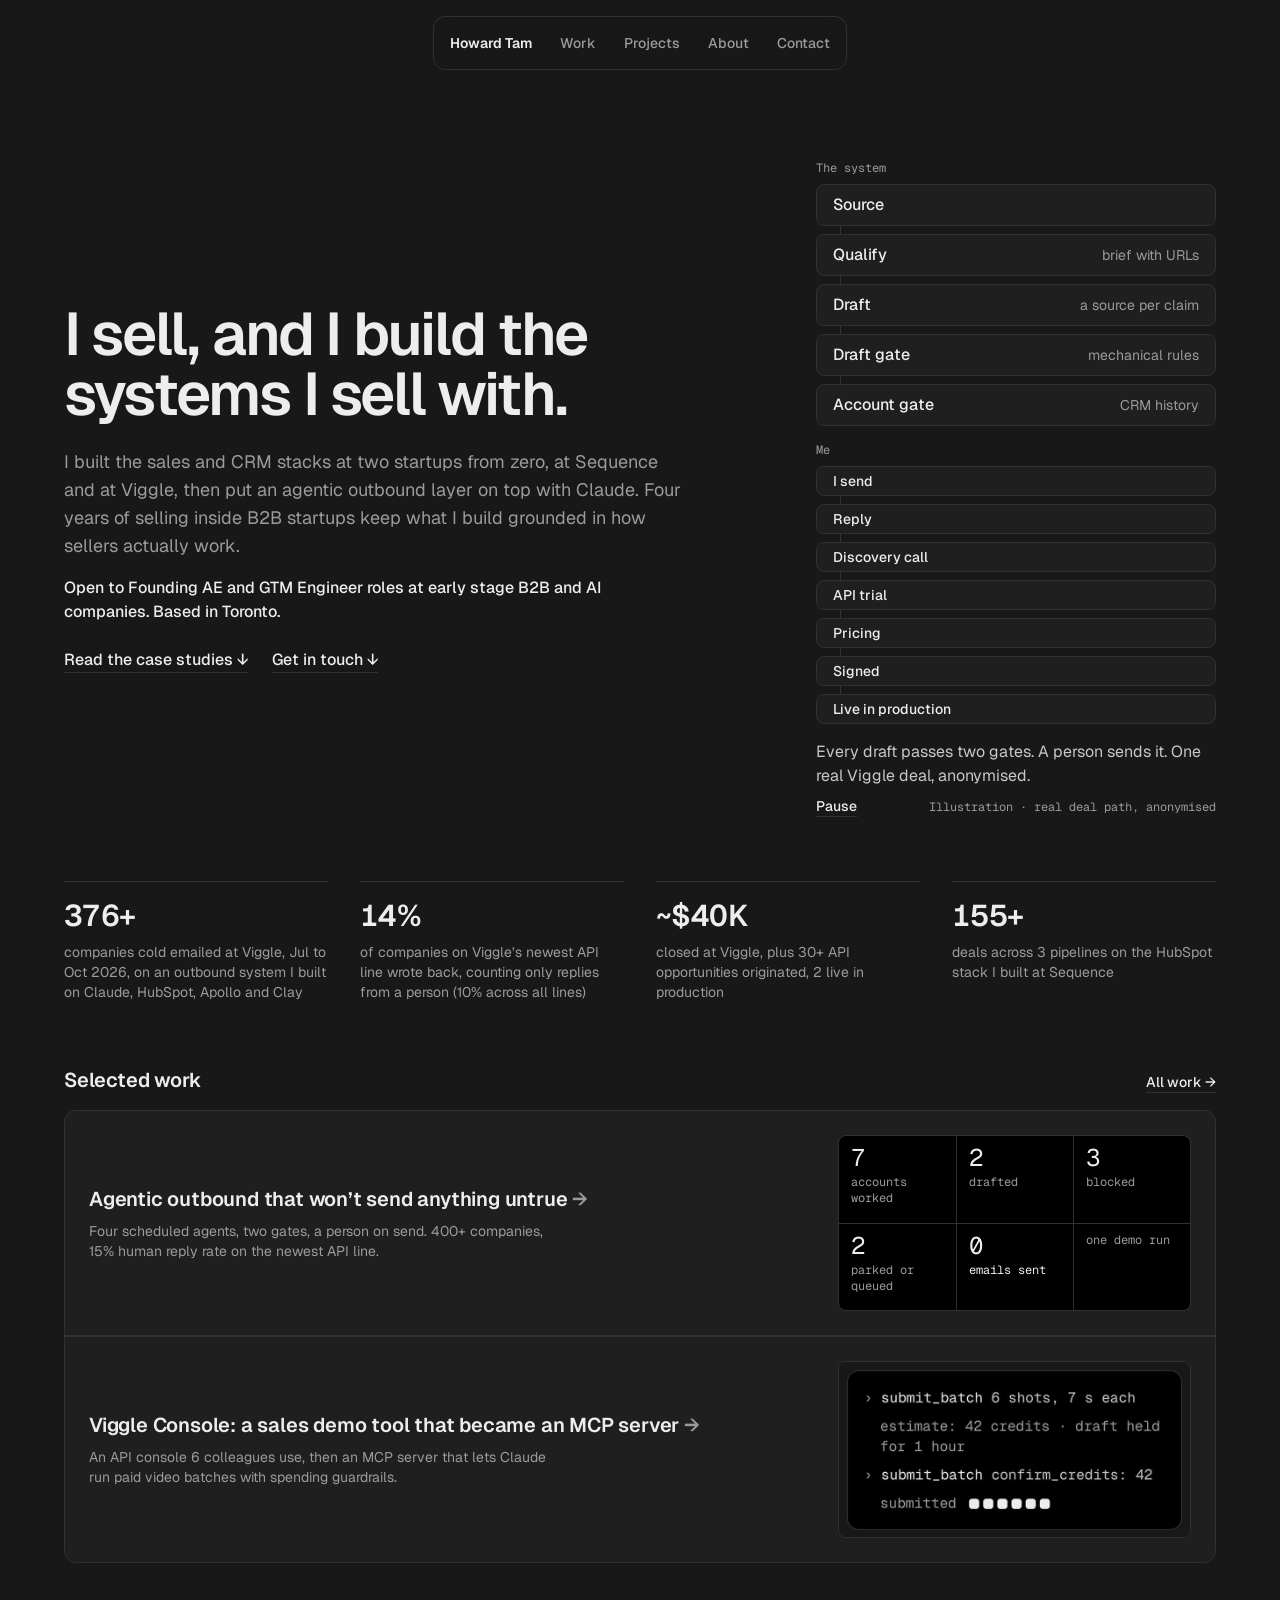
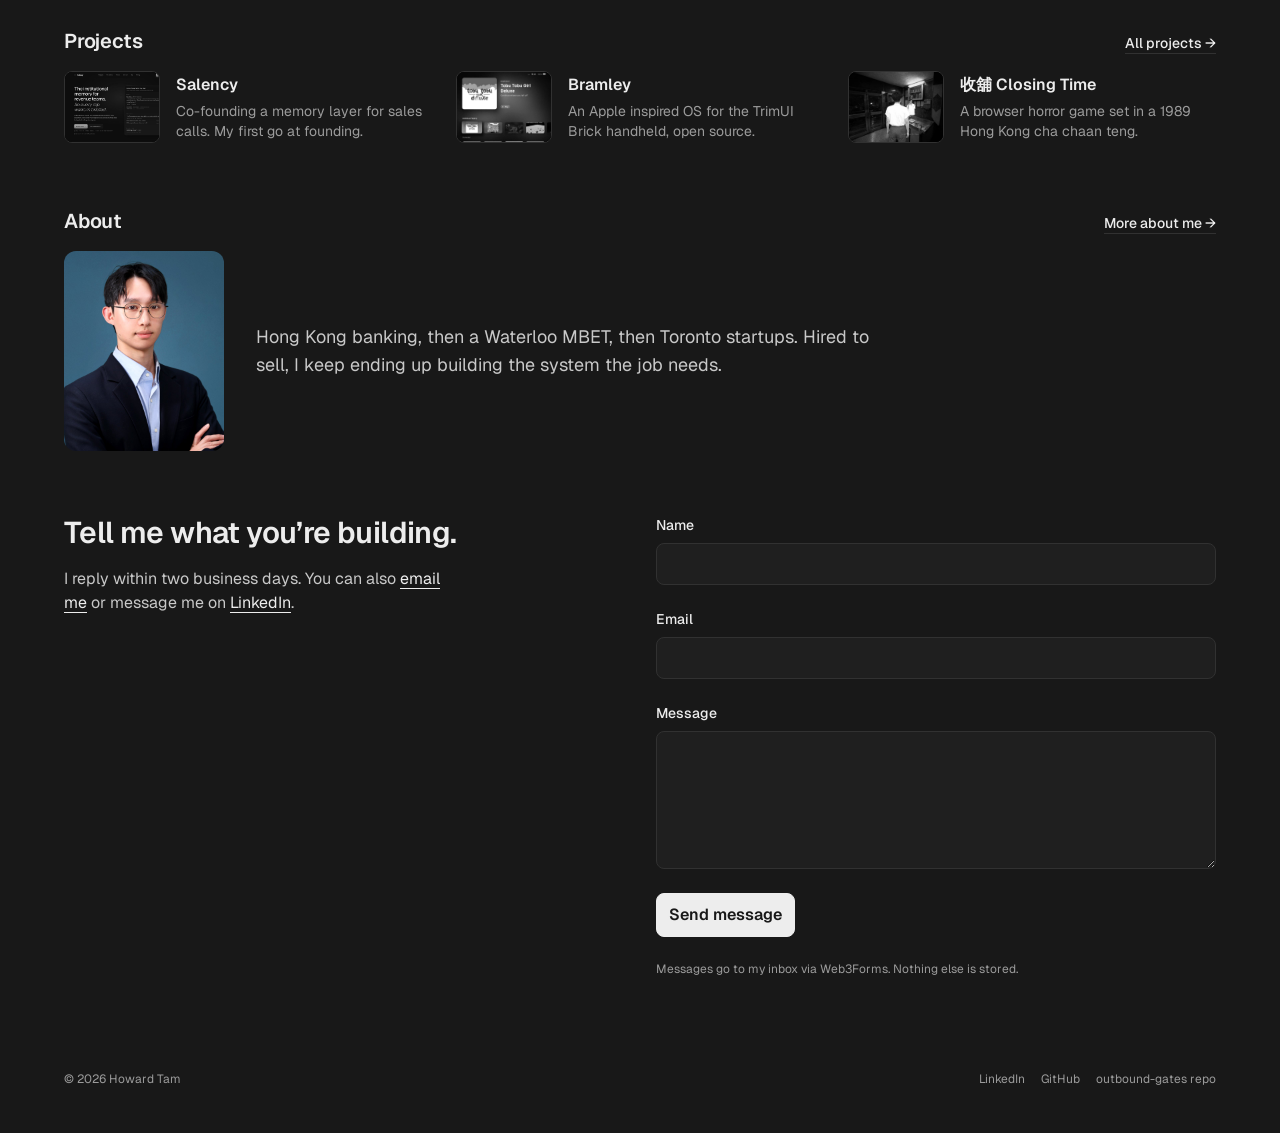
==== index.html @ eb35d615 "feat(home): clearer pitch, a pipeline that closes a real deal, tighter proof, stronger ask Hero - Dr" ====
<!doctype html>
<html lang="en">
<head>
  <meta charset="utf-8">
  <meta name="viewport" content="width=device-width, initial-scale=1">
  <title>Howard Tam · Founding AE and GTM Engineer</title>
  <meta name="description" content="Howard Tam sells and builds the systems he sells with. Built sales and CRM stacks from zero at Sequence and Viggle, then added an agentic outbound layer on Claude.">
  <meta property="og:title" content="Howard Tam · Founding AE and GTM Engineer">
  <meta property="og:description" content="I sell, and I build the systems I sell with.">
  <meta property="og:url" content="https://howardhwt.github.io/">
  <meta property="og:type" content="profile">
  <meta name="twitter:card" content="summary_large_image">
  <meta property="og:image" content="https://howardhwt.github.io/og/home.png">
  <meta property="og:image:width" content="1200">
  <meta property="og:image:height" content="630">
  <link rel="canonical" href="https://howardhwt.github.io/">
  <link rel="icon" href="favicon.svg" type="image/svg+xml">
  <link rel="apple-touch-icon" href="/apple-touch-icon.png">
  <link rel="preconnect" href="https://fonts.googleapis.com">
  <link rel="preconnect" href="https://fonts.gstatic.com" crossorigin>
  <link href="https://fonts.googleapis.com/css2?family=Geist:wght@400;500;600&family=Geist+Mono:wght@400;500&display=swap" rel="stylesheet">
  <!-- Hide scroll reveals only if motion.js actually runs -->
  <script>document.documentElement.classList.add('js');addEventListener('load',()=>{if(!window.siteMotion)document.documentElement.classList.remove('js')});</script>
  <link rel="stylesheet" href="style.css">
  <script type="application/ld+json">
  {"@context":"https://schema.org","@type":"Person","name":"Howard Tam","url":"https://howardhwt.github.io/","jobTitle":"Founding Account Executive","address":{"@type":"PostalAddress","addressLocality":"Toronto","addressCountry":"CA"},"alumniOf":[{"@type":"CollegeOrUniversity","name":"University of Waterloo"},{"@type":"CollegeOrUniversity","name":"Lancaster University"}],"sameAs":["https://www.linkedin.com/in/howardhwt","https://github.com/howardhwt"]}
  </script>
</head>
<body>
  <a class="skip" href="#main">Skip to content</a>
  <nav class="nav" aria-label="Main"><a class="brand" href="/" aria-label="Howard Tam, home"><span class="long">Howard Tam</span><span class="short">HT</span></a><a href="/work/">Work</a><a href="/projects/">Projects</a><a href="/about/">About</a><a href="/#contact-h">Contact</a></nav>
  <main id="main" class="wrap">
    <div class="hero-row">
      <header class="intro hero scrub">
        <h1>I sell, and I build the systems I sell with.</h1>
        <p class="lede">
          I built the sales and CRM stacks at two startups from zero, at Sequence and at Viggle,
          then put an agentic outbound layer on top with Claude. Four years of selling inside
          B2B startups keep what I build grounded in how sellers actually work.
        </p>
        <p class="avail">Open to Founding AE and GTM Engineer roles at early stage B2B and AI companies. Based in Toronto.</p>
        <p class="acts"><a class="jump" href="#work-h">Read the case studies ↓</a><a class="jump" href="#contact-h">Get in touch ↓</a></p>
      </header>
      <figure class="hero-flow" aria-label="The outbound system, then one real deal: source, qualify, draft, draft gate and account gate; then I send, reply, discovery call, API trial, pricing, signed, live in production">
        <p class="zone">The system</p>
        <ol class="flow sys">
          <li>Source</li>
          <li>Qualify<span>brief with URLs</span></li>
          <li>Draft<span>a source per claim</span></li>
          <li>Draft gate<span>mechanical rules</span></li>
          <li>Account gate<span>CRM history</span></li>
        </ol>
        <p class="zone">Me</p>
        <ol class="flow mine">
          <li class="human">I send</li>
          <li>Reply</li>
          <li>Discovery call</li>
          <li>API trial</li>
          <li>Pricing</li>
          <li>Signed</li>
          <li class="end">Live in production</li>
        </ol>
        <figcaption class="hero-cap" data-rest="Every draft passes two gates. A person sends it. One real Viggle deal, anonymised.">Every draft passes two gates. A person sends it. One real Viggle deal, anonymised.</figcaption>
        <div class="flow-foot"><span class="flow-note">Illustration · real deal path, anonymised</span></div>
      </figure>
    </div>

    <section class="facts reveal" aria-label="Selected results">
      <dl>
        <div><dt>400+</dt><dd>companies cold emailed at Viggle, Jul to Oct 2026, on an outbound system I built on Claude, HubSpot, Apollo and Clay</dd></div>
        <div><dt>15%</dt><dd>of companies on Viggle’s newest API line wrote back, counting only replies from a person (10% across all lines)</dd></div>
        <div><dt>~$47K</dt><dd>closed at Viggle, plus 30+ API opportunities originated, 2 live in production</dd></div>
        <div><dt>200+</dt><dd>deals across 3 pipelines on the HubSpot stack I built at Sequence</dd></div>
      </dl>
    </section>

    <section class="work reveal" aria-labelledby="work-h">
      <div class="sec-head"><h2 id="work-h">Selected work</h2><a class="more" href="/work/">All work →</a></div>
      <ul>
        <li><a href="/work/agentic-outbound/"><span class="txt"><span class="t">Agentic outbound that won’t send anything untrue</span><span class="d">Four scheduled agents, two gates, a person on send. 400+ companies, 15% human reply rate on the newest API line.</span></span><span class="thumb tally" role="img" aria-label="The outbound-gates demo run: 7 accounts worked, 2 drafted, 3 blocked, 2 parked or queued, 0 emails sent"><span><b>7</b>accounts worked</span><span><b>2</b>drafted</span><span><b>3</b>blocked</span><span><b>2</b>parked or queued</span><span class="key"><b>0</b>emails sent</span><span>one demo run</span></span></a></li>
        <li><a href="/work/viggle-console/"><span class="txt"><span class="t">Viggle Console: a sales demo tool that became an MCP server</span><span class="d">An API console 6 colleagues use, then an MCP server that lets Claude run paid video batches with spending guardrails.</span></span><span class="thumb"><img src="/img/work-console.jpg" alt="Illustration of the MCP batch flow: priced at 42 credits, confirmed, six shots submitted" width="800" height="400" loading="lazy"></span></a></li>
      </ul>
    </section>

    <section class="reveal" aria-labelledby="proj-h">
      <div class="sec-head"><h2 id="proj-h">Projects</h2><a class="more" href="/projects/">All projects →</a></div>
      <div class="tiles">
        <a class="tile" href="/projects/#salency"><span class="media"><img src="/img/salency.jpg" alt="The salency.ai home page" width="1440" height="900" loading="lazy"></span><span class="t">Salency</span><span class="d">Co-founding a memory layer for sales calls. My first go at founding.</span></a>
        <a class="tile" href="/projects/#bramley"><span class="media"><video src="/media/bramley.mp4" poster="/img/bramley-poster.jpg" muted loop playsinline preload="none" aria-label="Bramley home screen"></video></span><span class="t">Bramley</span><span class="d">An Apple inspired OS for the TrimUI Brick handheld, open source.</span></a>
        <a class="tile" href="/projects/#closing-time"><span class="media"><video src="/media/closing-time.mp4" poster="/img/closing-time-poster.jpg" muted loop playsinline preload="none" aria-label="收舖 Closing Time gameplay"></video></span><span class="t">收舖 Closing Time</span><span class="d">A browser horror game set in a 1989 Hong Kong cha chaan teng.</span></a>
      </div>
    </section>

    <section class="reveal" aria-labelledby="me-h">
      <div class="sec-head"><h2 id="me-h">About</h2><a class="more" href="/about/">More about me →</a></div>
      <div class="me">
        <img src="/img/howard.jpg" alt="Howard Tam, portrait" width="240" height="300" loading="lazy">
        <div>
          <p>Hong Kong banking, then a Waterloo MBET, then Toronto startups. Hired to sell, I keep ending up building the system the job needs.</p>
        </div>
      </div>
    </section>

    <section class="contact reveal" aria-labelledby="contact-h">
      <h2 id="contact-h">Tell me what you’re building.</h2>
      <p class="contact-note">I reply within two business days. You can also <a id="mail" data-u="wh.mat.drawoh" data-d="moc.liamg">email me</a> or message me on <a href="https://www.linkedin.com/in/howardhwt">LinkedIn</a>.</p>
      <form id="contact" action="https://api.web3forms.com/submit" method="POST" novalidate>
        <input type="hidden" name="access_key" value="160a0a28-0e5e-43ad-8369-a830430b0156">
        <input type="hidden" name="subject" value="New message from howardhwt.github.io">
        <input type="checkbox" name="botcheck" class="trap" tabindex="-1" autocomplete="off" aria-hidden="true">
        <div class="field">
          <label for="f-name">Name</label>
          <input id="f-name" name="name" type="text" autocomplete="name" required aria-describedby="e-name">
          <p class="err" id="e-name"></p>
        </div>
        <div class="field">
          <label for="f-email">Email</label>
          <input id="f-email" name="email" type="email" autocomplete="email" required aria-describedby="e-email">
          <p class="err" id="e-email"></p>
        </div>
        <div class="field">
          <label for="f-msg">Message</label>
          <textarea id="f-msg" name="message" rows="5" required aria-describedby="e-msg"></textarea>
          <p class="err" id="e-msg"></p>
        </div>
        <button type="submit">Send message</button>
        <p class="status" id="f-status" role="status" aria-live="polite"></p>
        <p class="fine">Messages go to my inbox via Web3Forms. Nothing else is stored.</p>
      </form>
    </section>
  </main>
  <footer class="wrap foot">
    <span>© 2026 Howard Tam</span>
    <nav aria-label="Elsewhere"><a href="https://www.linkedin.com/in/howardhwt">LinkedIn</a><a href="https://github.com/howardhwt">GitHub</a><a href="https://github.com/howardhwt/outbound-gates">outbound-gates repo</a></nav>
  </footer>
  <script>
    const m = document.getElementById('mail');
    const rev = (v) => v.split('').reverse().join('');
    m.href = 'mailto:' + rev(m.dataset.u) + '@' + rev(m.dataset.d);
    const f = document.getElementById('contact');
    const status = document.getElementById('f-status');
    const checks = [
      ['f-name', 'e-name', (v) => v.trim() ? '' : 'Add your name.'],
      ['f-email', 'e-email', (v) => /^[^\s@]+@[^\s@]+\.[^\s@]+$/.test(v.trim()) ? '' : 'Add a valid email so I can reply.'],
      ['f-msg', 'e-msg', (v) => v.trim() ? '' : 'Write a short message.'],
    ];
    const check = ([id, eid, test]) => {
      const el = document.getElementById(id); const msg = test(el.value);
      document.getElementById(eid).textContent = msg;
      el.setAttribute('aria-invalid', msg ? 'true' : 'false');
      return msg ? el : null;
    };
    // Once a field has been flagged, re-check it as the visitor fixes it.
    checks.forEach((c) => document.getElementById(c[0]).addEventListener('input', (ev) => {
      if (ev.target.getAttribute('aria-invalid') === 'true') check(c);
    }));
    f.addEventListener('submit', async (ev) => {
      ev.preventDefault();
      const bad = checks.map(check).filter(Boolean);
      if (bad.length) { bad[0].focus(); return; }
      const btn = f.querySelector('button');
      btn.disabled = true; btn.textContent = 'Sending…'; status.textContent = '';
      try {
        const res = await fetch('https://api.web3forms.com/submit', {
          method: 'POST',
          headers: { Accept: 'application/json' },
          body: new FormData(f),
          signal: AbortSignal.timeout(15000),
        });
        const data = await res.json();
        if (!data.success) throw new Error(data.message);
        f.reset();
        status.textContent = 'Message sent. I’ll reply within two business days.';
      } catch {
        status.textContent = 'Message didn’t send. Try again, or reach me on LinkedIn.';
      } finally {
        btn.disabled = false; btn.textContent = 'Send message';
      }
    });
  </script>
  <script src="/motion.js" defer></script>
  <script data-goatcounter="https://howardhwt.goatcounter.com/count" async src="//gc.zgo.at/count.js"></script>
</body>
</html>
---- style.css ----
/* ---------- Tokens ---------- */
:root {
  --bg: #181818;
  --surface: #1F1F1F;
  --surface-2: #272727;
  --line: #313131;
  --text: #EDEDED;
  --text-2: #C8C8C8;
  --muted: #9B9B9B;
  --white: #FFFFFF;
  --black: #000000;
  --ease: cubic-bezier(0.22, 1, 0.36, 1);
  --e: cubic-bezier(0.16, 1, 0.3, 1);
  --e2: cubic-bezier(0.33, 1, 0.68, 1);
  --mono: "Geist Mono", ui-monospace, monospace;
  /* Reading measure: Geist sets ~1.4 characters per ch, so 52ch is ~72 characters a line. */
  --measure: 52ch;
}

/* ---------- Base ---------- */
* { box-sizing: border-box; margin: 0; padding: 0; }
html { scroll-behavior: smooth; color-scheme: dark; }
body {
  background: var(--bg);
  color: var(--text);
  font-family: "Geist", system-ui, sans-serif;
  font-size: 16px;
  line-height: 24px;
  -webkit-font-smoothing: antialiased;
}
::selection { background: var(--text); color: var(--bg); }
input, textarea { caret-color: var(--text); }
a:focus-visible { outline: 2px solid var(--white); outline-offset: 2px; }

.wrap { max-width: 1200px; margin: 0 auto; padding: 0 24px; }
main.wrap {
  min-height: 100dvh;
  padding-top: 128px;
  padding-bottom: 80px;
  display: grid;
  gap: 64px;
  align-content: start;
}
.case { gap: 48px; }
#contact-h, #work-h, .proj article { scroll-margin-top: 96px; }

.skip {
  position: absolute;
  left: 16px;
  top: -48px;
  padding: 8px 12px;
  background: var(--text);
  color: var(--bg);
  border-radius: 8px;
  z-index: 10;
}
.skip:focus { top: 16px; }

.foot { display: flex; flex-wrap: wrap; justify-content: space-between; align-items: center; gap: 0 16px; padding-bottom: 32px; font-size: 12px; line-height: 16px; color: var(--muted); }
.foot nav { display: flex; gap: 16px; }
.foot nav a { display: inline-flex; align-items: center; min-height: 44px; color: var(--muted); text-decoration: none; transition: color 300ms var(--ease); }
.foot nav a:hover { color: var(--text); }
.fine { font-size: 12px; line-height: 16px; color: var(--muted); }

/* ---------- Type ---------- */
.eyebrow {
  font-family: var(--mono);
  font-size: 14px;
  line-height: 20px;
  letter-spacing: 0.02em;
  color: var(--muted);
  margin-bottom: 24px;
}
h1 {
  max-width: 680px;
  font-size: 48px;
  line-height: 1;
  font-weight: 600;
  letter-spacing: -0.03em;
  text-wrap: balance;
  color: var(--text);
}
.case h1 { max-width: 800px; }
h2 {
  font-size: 20px;
  line-height: 28px;
  font-weight: 600;
  letter-spacing: -0.01em;
  color: var(--text);
  margin-bottom: 16px;
}
.lede {
  max-width: var(--measure);
  margin-top: 24px;
  font-size: 18px;
  line-height: 28px;
  color: var(--muted);
  text-wrap: pretty;
}
.avail { max-width: var(--measure); margin-top: 16px; font-weight: 500; color: var(--text); text-wrap: pretty; }
.acts { display: flex; flex-wrap: wrap; gap: 8px 24px; margin-top: 24px; }
.acts .jump { margin-top: 0; }
.when { font-family: var(--mono); font-size: 14px; color: var(--muted); font-variant-numeric: tabular-nums; }

/* ---------- Navigation ---------- */
.nav {
  position: fixed;
  top: 16px;
  left: 0;
  right: 0;
  margin: 0 auto;
  width: fit-content;
  max-width: calc(100% - 16px);
  z-index: 20;
  display: flex;
  align-items: center;
  gap: 4px;
  padding: 4px;
  border: 1px solid var(--line);
  border-radius: 12px;
  background: color-mix(in srgb, var(--bg) 88%, transparent);
  backdrop-filter: blur(16px) saturate(1.4);
  -webkit-backdrop-filter: blur(16px) saturate(1.4);
  animation: appear 0.8s var(--e) both;
}
.nav a {
  display: inline-flex;
  align-items: center;
  min-height: 44px;
  font-size: 14px;
  line-height: 20px;
  font-weight: 500;
  color: var(--muted);
  text-decoration: none;
  padding: 8px 12px;
  border-radius: 8px;
  transition: color 300ms var(--ease), background-color 300ms var(--ease);
}
.nav a:hover { color: var(--text); }
.nav a[aria-current] { color: var(--text); background: var(--surface-2); }
.nav .brand { color: var(--text); font-weight: 600; }
.nav .brand .short { display: none; }

.back a { font-family: var(--mono); font-size: 14px; line-height: 20px; color: var(--muted); text-decoration: none; }
.back a::before { content: "← "; }
.back a:hover { color: var(--text); }

/* ---------- Links and buttons ---------- */
.links { display: flex; flex-wrap: wrap; gap: 12px; align-items: center; }
.links a {
  display: inline-flex;
  align-items: center;
  min-height: 44px;
  color: var(--text);
  text-decoration: none;
  font-size: 16px;
  font-weight: 600;
  padding: 8px 12px;
  border-radius: 8px;
  border: 1px solid var(--line);
  transition: background-color 300ms var(--ease), border-color 300ms var(--ease), transform 500ms var(--ease);
}
.links a:hover { background: var(--surface); border-color: var(--muted); }
.links a:active { transform: scale(0.98); }
.links a.primary { background: var(--text); color: var(--bg); border-color: var(--text); }
.links a.primary:hover { background: var(--white); }

.jump {
  display: inline-block;
  margin-top: 24px;
  font-size: 16px;
  line-height: 24px;
  font-weight: 500;
  color: var(--text);
  text-decoration: none;
  border-bottom: 1px solid var(--line);
  transition: border-color 300ms var(--ease);
}
.jump:hover { border-color: var(--text); }
.jump:focus-visible { outline: 2px solid var(--white); outline-offset: 4px; }

.sec-head { display: flex; justify-content: space-between; align-items: baseline; gap: 16px; margin-bottom: 16px; }
.sec-head h2 { margin-bottom: 0; }
.more { font-size: 14px; line-height: 20px; font-weight: 500; color: var(--text); text-decoration: none; border-bottom: 1px solid var(--line); transition: border-color 300ms var(--ease); }
.more:hover { border-color: var(--text); }

/* Text links keep their look but get a 44px tall hit area */
.more, .jump, .back a { position: relative; }
.more::after, .jump::after, .back a::after { content: ""; position: absolute; left: -8px; right: -8px; top: 50%; height: 44px; transform: translateY(-50%); }

/* ---------- Home: hero with live pipeline ---------- */
.hero-row { display: grid; gap: 40px; align-items: center; }
.hero-flow { animation: appear 0.8s var(--e) 240ms both, fade 0.6s var(--e2) 240ms both; }
.hero-flow { max-width: 420px; }
.hero-flow .flow { margin: 0; flex-direction: column; flex-wrap: nowrap; }
.hero-flow .flow li { display: flex; justify-content: space-between; align-items: baseline; gap: 12px; padding: 8px 16px; font-size: 16px; line-height: 24px; }
.hero-flow .flow li span { font-size: 14px; line-height: 20px; }
/* Two labelled zones: what the system does, then what I do with the deal. */
.hero-flow .zone { margin: 0 0 8px; font-family: var(--mono); font-size: 12px; line-height: 16px; color: var(--muted); }
.hero-flow .flow + .zone { margin-top: 16px; }
/* The deal steps are compact rows so the whole path stays about hero height. */
.hero-flow .mine li { padding: 4px 16px; font-size: 14px; line-height: 20px; }
.hero-flow .flow li.human:not(.lit) { border-color: var(--line); }
.hero-flow .flow li.end.lit { background: var(--text); color: var(--bg); border-color: var(--text); }
/* Connectors: the pipeline reads as one path, and each link lights as a draft passes it. */
.hero-flow .flow li + li::before { content: ""; position: absolute; left: 23px; top: -9px; width: 1px; height: 8px; background: var(--line); transition: background-color 300ms var(--ease); }
.hero-flow .flow li.lit::before { background: var(--text-2); }
/* While a draft runs, steps it has not reached step back so the lit path reads at a glance. */
.hero-flow.live .flow li:not(.lit) { color: var(--muted); }
.hero-flow .flow li.lit { border-color: var(--text-2); }
/* The stop and the hand-off are marked on the draft, in a tag; the gate itself stays intact. */
.hero-flow .flow li.blocked { border-color: var(--text); background: var(--bg); }
.hero-flow .flow li.blocked span { visibility: hidden; }
.hero-flow .flow li.blocked::after, .hero-flow .flow li.ready::after {
  content: "draft stopped";
  position: absolute;
  right: 8px;
  top: 50%;
  transform: translateY(-50%);
  padding: 2px 6px;
  border-radius: 3px;
  font-family: var(--mono);
  font-size: 12px;
  line-height: 16px;
  font-weight: 400;
  background: var(--text);
  color: var(--bg);
}
.hero-flow .flow li.ready::after { content: "draft ready"; background: var(--bg); color: var(--text); }
.flow-foot { display: flex; justify-content: space-between; align-items: center; gap: 16px; margin-top: 8px; }
.flow-note { font-family: var(--mono); font-size: 12px; line-height: 16px; color: var(--muted); }
.flow-ctl {
  position: relative;
  padding: 0;
  font: inherit;
  font-size: 14px;
  line-height: 20px;
  font-weight: 500;
  color: var(--text);
  background: none;
  border: 0;
  border-bottom: 1px solid var(--line);
  cursor: pointer;
  transition: border-color 300ms var(--ease);
}
.flow-ctl:hover { border-color: var(--text); }
.flow-ctl:focus-visible { outline: 2px solid var(--white); outline-offset: 4px; }
.flow-ctl::after { content: ""; position: absolute; left: -8px; right: -8px; top: 50%; height: 44px; transform: translateY(-50%); }
.hero-cap {
  margin-top: 16px;
  min-height: 48px;
  font-size: 16px;
  line-height: 24px;
  color: var(--text-2);
  text-wrap: pretty;
  transition: opacity 300ms var(--ease);
}
.hero-cap.swap { opacity: 0; }

/* ---------- Home: figures ---------- */
.facts dl {
  display: grid;
  grid-template-columns: repeat(2, minmax(0, 1fr));
  gap: 24px 32px;
}
.facts dl > div { padding: 16px 0 0; border-top: 1px solid var(--line); }
.facts dt { font-size: 30px; line-height: 36px; font-weight: 600; letter-spacing: -0.02em; font-variant-numeric: tabular-nums; }
.facts dd { margin-top: 8px; font-size: 14px; line-height: 20px; color: var(--muted); }

/* ---------- Work cards ---------- */
.work ul { list-style: none; display: grid; gap: 2px; background: var(--line); border: 1px solid var(--line); border-radius: 12px; overflow: hidden; }
.work li > a {
  display: grid;
  gap: 8px;
  padding: 24px;
  background: var(--surface);
  color: var(--text);
  text-decoration: none;
  transition: background-color 300ms var(--ease);
}
.work li > a:hover { background: var(--surface-2); }
.work li > a .txt { display: grid; gap: 8px; align-content: center; }
.work .t { font-size: 20px; line-height: 28px; font-weight: 600; letter-spacing: -0.01em; }
.work .t::after { content: " →"; color: var(--muted); }
.work .d { max-width: var(--measure); font-size: 14px; line-height: 20px; color: var(--muted); }
.work .thumb { display: block; aspect-ratio: 2 / 1; border-radius: 8px; overflow: hidden; border: 1px solid var(--line); background: var(--bg); }
.work .thumb img { width: 100%; height: 100%; object-fit: cover; object-position: top center; display: block; transition: transform 500ms var(--ease); }
.work li > a:hover .thumb img { transform: scale(1.03); }
/* Outbound thumbnail: the demo run's real tally, set in type so it stays legible at thumbnail size. */
.work .tally { display: grid; grid-template-columns: repeat(3, minmax(0, 1fr)); grid-template-rows: repeat(2, minmax(0, 1fr)); gap: 1px; background: var(--line); font-family: var(--mono); }
.work .tally > span { display: flex; flex-direction: column; justify-content: flex-start; gap: 2px; padding: 8px 12px; background: var(--black); font-size: 12px; line-height: 16px; color: var(--muted); }
.work .tally b { font-size: 24px; line-height: 28px; font-weight: 400; color: var(--text); font-variant-numeric: tabular-nums; }
.work .tally .key { color: var(--text); }

/* ---------- Home: project tiles and about teaser ---------- */
/* Supporting work: compact rows on phones, three equal columns from 768px.
   Thumbnails stay grey until hovered so side projects never outshout the case studies. */
.tiles { display: grid; gap: 16px; }
.tile { display: grid; grid-template-columns: 112px minmax(0, 1fr); column-gap: 16px; row-gap: 4px; color: var(--text); text-decoration: none; }
.tile .media { grid-row: span 2; aspect-ratio: 4 / 3; border-radius: 8px; overflow: hidden; border: 1px solid var(--line); background: var(--black); }
.tile .media img, .tile .media video { width: 100%; height: 100%; object-fit: cover; object-position: left center; display: block; filter: saturate(0); transition: transform 500ms var(--ease), filter 500ms var(--ease); }
.tile:hover .media img, .tile:hover .media video, .tile:focus-visible .media img, .tile:focus-visible .media video { transform: scale(1.03); filter: none; }
.tile .t { align-self: end; font-size: 16px; line-height: 24px; font-weight: 600; }
.tile .d { align-self: start; font-size: 14px; line-height: 20px; color: var(--muted); }

.me { display: grid; grid-template-columns: 96px minmax(0, 1fr); gap: 16px; align-items: center; }
.me img { width: 100%; height: auto; aspect-ratio: 4 / 5; object-fit: cover; border-radius: 12px; }
.me p { color: var(--text-2); text-wrap: pretty; max-width: var(--measure); }

/* ---------- Contact form ---------- */
/* The page's ask carries display weight, not section-label weight. */
.contact h2 { font-size: 30px; line-height: 36px; letter-spacing: -0.02em; text-wrap: balance; }
.contact-note { max-width: var(--measure); margin-bottom: 24px; color: var(--text-2); text-wrap: pretty; }
.contact-note a { color: var(--text); text-underline-offset: 4px; }
.contact-note a:visited { color: var(--text-2); }
/* Without JavaScript the email link never gets its address; read it as plain text, not a dead link. */
.contact-note a:not([href]) { color: inherit; text-decoration: none; }
.contact form { display: grid; gap: 24px; max-width: 560px; }
.field { display: grid; gap: 8px; }
.field label { font-size: 14px; line-height: 20px; font-weight: 500; }
.field input, .field textarea {
  font: inherit;
  color: var(--text);
  background: var(--surface);
  border: 1px solid var(--line);
  border-radius: 8px;
  padding: 8px 12px;
  transition: border-color 300ms var(--ease);
}
.field textarea { resize: vertical; }
.field input:focus-visible, .field textarea:focus-visible { outline: 2px solid var(--white); outline-offset: 2px; }
/* An invalid field doubles its edge (border plus an inset outline), so it reads without colour. */
.field [aria-invalid="true"] { border-color: var(--text); outline: 1px solid var(--text); outline-offset: -2px; }
/* Errors speak in the machine voice, tucked under their field behind a Chalk status square,
   so they can't be mistaken for the next field's label. */
.err {
  display: flex;
  align-items: center;
  gap: 8px;
  margin-top: -4px;
  font-family: var(--mono);
  font-size: 12px;
  line-height: 16px;
  color: var(--text);
}
.err::before { content: ""; flex: none; width: 6px; height: 6px; border-radius: 1px; background: var(--text); }
.err:empty { display: none; }
.trap { position: absolute; left: -9999px; }
.contact button {
  justify-self: start;
  display: inline-flex;
  align-items: center;
  min-height: 44px;
  font: inherit;
  font-weight: 600;
  color: var(--bg);
  background: var(--text);
  border: 1px solid var(--text);
  border-radius: 8px;
  padding: 8px 12px;
  cursor: pointer;
  transition: background-color 300ms var(--ease), transform 500ms var(--ease);
}
.contact button:hover { background: var(--white); }
.contact button:active { transform: scale(0.98); }
.contact button:disabled { opacity: 0.6; cursor: progress; }
.contact button:focus-visible { outline: 2px solid var(--white); outline-offset: 2px; }
.status { font-size: 14px; line-height: 20px; color: var(--muted); }
.status:empty { display: none; }

/* ---------- Case studies ---------- */
.prose { max-width: var(--measure); }
.prose h2 { font-size: 20px; line-height: 28px; font-weight: 600; color: var(--text); margin: 40px 0 12px; }
.prose h2:first-child { margin-top: 0; }
.prose p, .prose li { color: var(--text-2); text-wrap: pretty; }
.prose p + p { margin-top: 16px; }
.prose ul { margin-top: 16px; padding-left: 24px; display: grid; gap: 8px; }
.prose a { color: var(--text); text-underline-offset: 4px; }
.prose a:visited, .chips a:visited { color: var(--text-2); }
.prose strong { color: var(--text); font-weight: 600; }
.note { margin-top: 40px; padding: 16px; border: 1px solid var(--line); border-radius: 8px; font-size: 14px; line-height: 20px; }

.artifact { margin: 24px 0; }
.artifact img { width: 100%; height: auto; display: block; border-radius: 12px; border: 1px solid var(--line); }
.artifact figcaption { margin-top: 12px; font-size: 14px; line-height: 20px; color: var(--muted); }

/* Pipeline nodes */
.flow { list-style: none; display: flex; flex-wrap: wrap; gap: 8px; margin: 24px 0 8px; padding: 0; counter-reset: step; }
.flow li {
  position: relative;
  display: grid;
  gap: 2px;
  padding: 8px 12px;
  border: 1px solid var(--line);
  border-radius: 8px;
  background: var(--surface);
  font-size: 14px;
  line-height: 20px;
  font-weight: 500;
  color: var(--text);
  transition: background-color 300ms var(--ease), border-color 300ms var(--ease), color 300ms var(--ease), opacity 300ms var(--ease), transform 500ms var(--ease);
}
.flow li span { font-size: 12px; line-height: 16px; font-weight: 400; color: var(--muted); }
.flow li.human { border-color: var(--text); }
.flow li.lit { border-color: var(--muted); background: var(--surface-2); }
.flow li.human.lit { background: var(--text); color: var(--bg); border-color: var(--text); }
.flow li.sent::after {
  content: "";
  position: absolute;
  inset: -1px;
  border-radius: 8px;
  outline: 1px solid var(--white);
  animation: ring 1.6s var(--e2) infinite;
}
.flow li.current { border-color: var(--text); background: var(--surface-2); }
.flow li.dim { opacity: 0.35; }

/* Pinned pipeline */
.pin { display: grid; gap: 24px; margin: 24px 0; }
.pin-visual { position: sticky; top: 64px; z-index: 2; padding: 12px 0; background: var(--bg); }
.pin .flow { margin: 0; }
.pin .flow li.human { background: var(--surface); color: var(--text); border-color: var(--line); }
.pin .flow li.human.current { background: var(--text); color: var(--bg); border-color: var(--text); }
.pin-steps { list-style: none; display: grid; gap: 0; padding: 0; }
.pin-steps li { padding: 24px 0; border-top: 1px solid var(--line); opacity: 0.4; transition: opacity 500ms var(--ease); }
.pin-steps li.on { opacity: 1; }
.pin-steps h3 { font-size: 16px; line-height: 24px; font-weight: 600; color: var(--text); margin-bottom: 4px; }
.pin-steps p { color: var(--text-2); }
.pin-steps .eg { margin-top: 12px; padding: 12px; border: 1px solid var(--line); border-radius: 8px; font-family: var(--mono); font-size: 12px; line-height: 16px; color: var(--muted); }
.pin-steps .eg s { color: var(--text); }

/* Console terminal */
.term {
  margin: 24px 0 16px;
  padding: 16px;
  border: 1px solid var(--line);
  border-radius: 12px;
  background: var(--black);
  font-family: var(--mono);
  font-size: 14px;
  line-height: 20px;
}
.term .run { display: grid; gap: 8px; min-height: 104px; align-content: start; }
.term .run[hidden] { display: none; }
.term .ln { color: var(--text-2); }
.term .ln + .ln { margin-top: 0; } /* cancels .prose p + p inside the terminal */
.js .term .ln { opacity: 0; transform: translateY(6px); filter: blur(4px); transition: opacity 600ms var(--e2), transform 800ms var(--e), filter 600ms var(--e2); }
.js .term .ln.on { opacity: 1; transform: none; filter: none; }
.term .cmd { color: var(--text); }
.term .cmd::before { content: "› "; color: var(--muted); }
.term .res { color: var(--muted); padding-left: 16px; }
.term .refuse { color: var(--text); }
.shots { display: inline-flex; gap: 4px; vertical-align: middle; margin-left: 4px; }
.shot { width: 10px; height: 10px; border-radius: 3px; border: 1px solid var(--muted); transition: background-color 300ms var(--ease), border-color 300ms var(--ease); }
.shot.ready { background: var(--text); border-color: var(--text); }
.term figcaption { margin-top: 16px; font-family: "Geist", system-ui, sans-serif; font-size: 12px; line-height: 16px; color: var(--muted); }

/* ---------- Projects page ---------- */
.proj { display: grid; gap: 96px; }
.proj article { display: grid; gap: 32px; align-items: center; }
.proj .media { border-radius: 16px; overflow: hidden; border: 1px solid var(--line); background: var(--black); }
.proj .media img, .proj .media video { width: 100%; height: auto; display: block; }
.proj h2 { font-size: 30px; line-height: 36px; font-weight: 600; letter-spacing: -0.02em; color: var(--text); margin-bottom: 12px; }
.proj .kicker { font-family: var(--mono); font-size: 12px; line-height: 16px; color: var(--muted); margin-bottom: 12px; }
.proj p { color: var(--text-2); text-wrap: pretty; }
.proj p + p { margin-top: 12px; }
.proj .links { margin-top: 24px; }
.proj .text-only { max-width: 680px; padding: 32px; border: 1px solid var(--line); border-radius: 16px; background: var(--surface); }

/* ---------- About page ---------- */
.about { display: grid; gap: 48px; }
.about h2 { font-size: 20px; line-height: 28px; font-weight: 600; color: var(--text); margin: 64px 0 16px; }
.about h2:first-of-type { margin-top: 48px; }
.about .next { margin-top: 48px; }
.portrait img { width: 100%; max-width: 420px; height: auto; aspect-ratio: 4 / 5; object-fit: cover; border-radius: 16px; display: block; }
.portrait img.photo-in { animation: photo-in 1.2s var(--e2) both; }
.portrait figcaption { margin-top: 12px; font-family: var(--mono); font-size: 12px; line-height: 16px; color: var(--muted); }
.timeline { list-style: none; display: grid; }
.timeline li { display: grid; grid-template-columns: 96px 1fr; gap: 16px; padding: 16px 0; border-top: 1px solid var(--line); }
.timeline li:last-child { border-bottom: 1px solid var(--line); }
.timeline .when { padding-top: 2px; }
.timeline .t { color: var(--text); font-weight: 500; }
.timeline .d { margin-top: 4px; font-size: 14px; line-height: 20px; color: var(--muted); text-wrap: pretty; }
.chips { list-style: none; display: flex; flex-wrap: wrap; gap: 8px; }
.chips li { padding: 8px 12px; border: 1px solid var(--line); border-radius: 8px; background: var(--surface); font-size: 14px; line-height: 20px; }
.chips a { color: var(--text); text-underline-offset: 4px; }
.writing { list-style: none; display: grid; }
.writing a { display: grid; gap: 4px; padding: 16px 0; border-top: 1px solid var(--line); color: var(--text); text-decoration: none; }
.writing li:last-child a { border-bottom: 1px solid var(--line); }
.writing .t { font-weight: 500; transition: color 300ms var(--ease); }
.writing a:hover .t { color: var(--white); }
.writing .d { font-size: 14px; line-height: 20px; color: var(--muted); }

/* ---------- Motion ---------- */
@keyframes appear {
  from { opacity: 0; transform: translateY(6px); filter: blur(2px); }
  to { opacity: 1; transform: none; filter: none; }
}
@keyframes fade { from { opacity: 0; } }
/* The ring grows by a fixed 8px (not a scale) so a full-width node never overflows the page. */
@keyframes ring { from { opacity: 0.6; outline-offset: 0; } to { opacity: 0; outline-offset: 8px; } }
@keyframes photo-in { from { filter: blur(14px) saturate(0.6); opacity: 0; } to { filter: none; opacity: 1; } }

.hero > * { animation: appear 0.8s var(--e) both, fade 0.6s var(--e2) both; }
.hero > :nth-child(2) { animation-delay: 60ms; }
.hero > :nth-child(3) { animation-delay: 120ms; }
.hero > :nth-child(4) { animation-delay: 180ms; }
.case > .back { animation: appear 0.8s var(--e) both; }

.js .reveal {
  opacity: 0;
  transform: translateY(16px);
  filter: blur(4px);
  transition: opacity 700ms var(--e2), transform 700ms var(--e), filter 700ms var(--e2);
}
.js .reveal.in { opacity: 1; transform: none; filter: none; }

@supports (animation-timeline: scroll()) {
  @media (prefers-reduced-motion: no-preference) {
    .hero.scrub { animation: hero-out linear both; animation-timeline: scroll(root); animation-range: 0 70vh; transform-origin: left top; }
    @keyframes hero-out { to { transform: scale(0.94) translateY(-32px); opacity: 0.25; } }
    .grow { animation: grow-in linear both; animation-timeline: view(); animation-range: entry 0% cover 35%; }
    @keyframes grow-in { from { transform: scale(0.92); opacity: 0.4; border-radius: 32px; } to { transform: none; opacity: 1; } }
  }
}

/* ---------- Breakpoints ---------- */
@media (max-width: 480px) {
  /* Stats as a 2x2 grid so the first case study shows sooner on phones. */
  .facts dl { grid-template-columns: repeat(2, minmax(0, 1fr)); gap: 24px 16px; }
  .facts dt { font-size: 24px; line-height: 32px; }
  .nav { gap: 0; }
  .nav a { padding: 8px; }
  .nav .brand .long { display: none; }
  .nav .brand .short { display: inline; }
}
@media (min-width: 768px) {
  main.wrap { padding-top: 160px; }
  h1 { font-size: 60px; }
  .work li > a { grid-template-columns: minmax(0, 1fr) minmax(240px, 32%); gap: 32px; align-items: center; }
  /* Projects stay supporting work: small thumbnails beside text, not media tiles that outshine the case studies. */
  .tile { grid-template-columns: 96px minmax(0, 1fr); align-content: start; }
  .me { grid-template-columns: 160px minmax(0, 1fr); gap: 32px; }
  .me p { font-size: 18px; line-height: 28px; }
}
@media (min-width: 900px) {
  /* Figures: one row, however many there are, so none is orphaned on a row of its own. */
  .facts dl { grid-template-columns: none; grid-auto-flow: column; grid-auto-columns: minmax(0, 1fr); }
  /* Contact: the ask and the reply promise on the left, the form on the right. */
  .contact { display: grid; grid-template-columns: minmax(0, 1fr) minmax(0, 560px); grid-template-rows: auto 1fr; gap: 0 64px; align-items: start; }
  .contact h2 { grid-column: 1; grid-row: 1; }
  .contact-note { grid-column: 1; grid-row: 2; max-width: 400px; margin: 0; }
  .contact form { grid-column: 2; grid-row: 1 / span 2; }
  .proj article { grid-template-columns: 7fr 5fr; gap: 48px; }
  .proj article:nth-child(even) .media { order: 2; }
  .about { grid-template-columns: 4fr 7fr; gap: 64px; align-items: start; }
  .about .portrait { position: sticky; top: 112px; }
  .pin { grid-template-columns: 220px 1fr; gap: 48px; align-items: start; }
  .pin-visual { top: 112px; padding: 0; background: none; }
  .pin .flow { flex-direction: column; flex-wrap: nowrap; }
  .pin .flow li { width: 100%; }
  .pin-steps li { padding: 48px 0; min-height: 40vh; }
}
@media (min-width: 1100px) {
  /* The pipeline is the page's proof: a real column beside the claim, not a sidebar widget. */
  .hero-row { grid-template-columns: minmax(0, 1fr) 400px; gap: 48px; }
  .tiles { grid-template-columns: repeat(3, minmax(0, 1fr)); gap: 24px; }
}

/* ---------- Reduced motion, no script, print ---------- */
@media (prefers-reduced-motion: reduce) {
  html { scroll-behavior: auto; }
  .nav, .hero > *, .hero-flow, .case > .back, .portrait img.photo-in, .flow li.sent::after { animation: none; }
  .js .reveal { opacity: 1; transform: none; filter: none; transition: none; }
  .links a { transition: none; }
  .pin-steps li { opacity: 1; }
  .work li > a:hover .thumb img, .tile:hover .media img, .tile:hover .media video, .tile:focus-visible .media img, .tile:focus-visible .media video { transform: none; }
}
/* Content that waits for a scroll reveal must still show when nothing scrolls. */
@media print {
  .reveal, .js .term .ln { opacity: 1 !important; transform: none !important; filter: none !important; transition: none !important; }
  .nav { position: static; margin: 0 0 24px; }
  .pin-visual { position: static; }
}
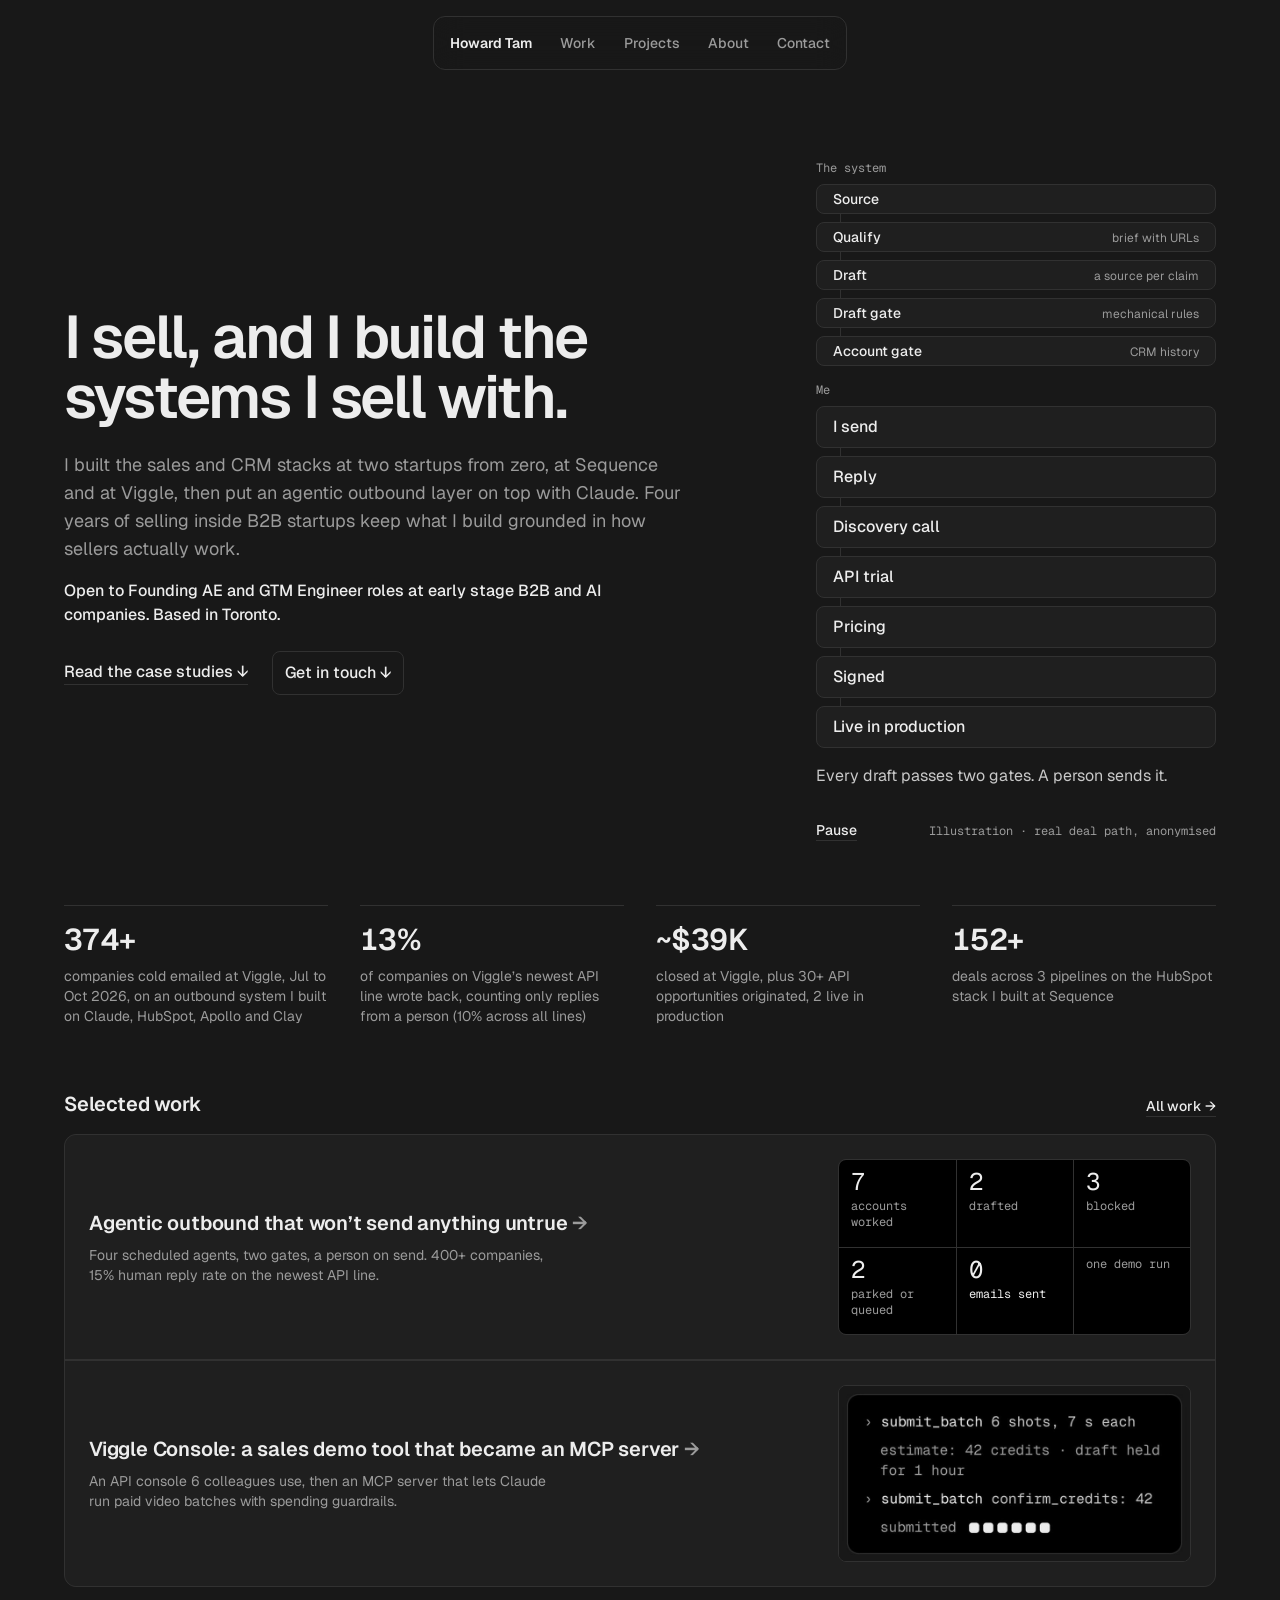
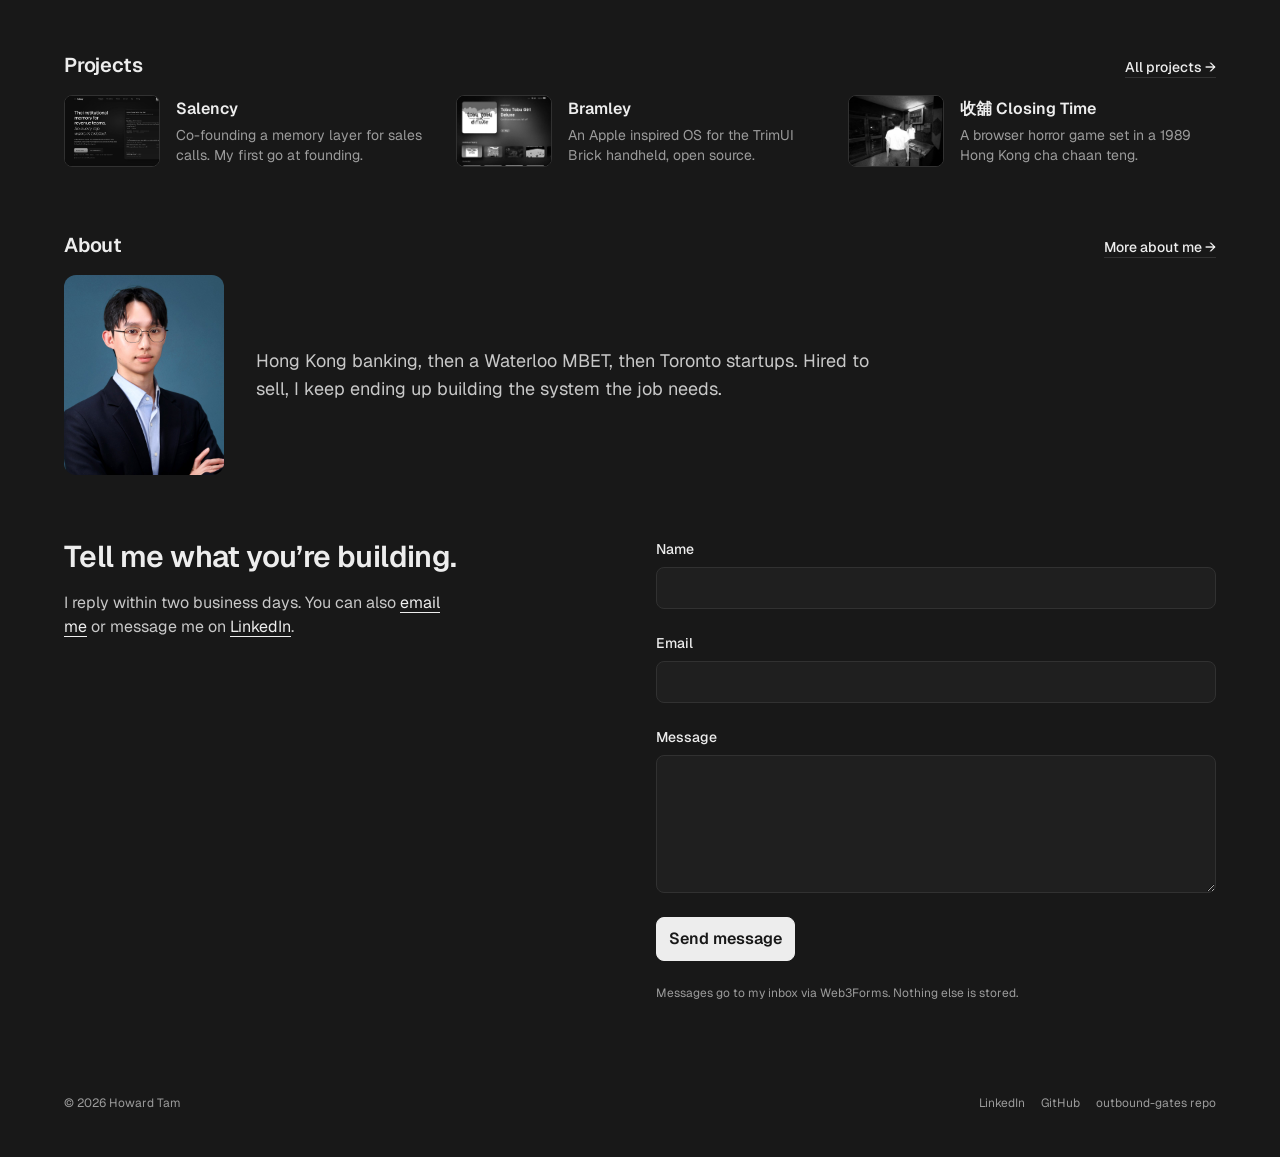
==== commit d4bbd339: "feat(home): seller-first hero pipeline, faster payoff, compact phone figure, stronger ask - Deal row" ====
--- a/index.html
+++ b/index.html
@@ -30,8 +30,8 @@
   <a class="skip" href="#main">Skip to content</a>
   <nav class="nav" aria-label="Main"><a class="brand" href="/" aria-label="Howard Tam, home"><span class="long">Howard Tam</span><span class="short">HT</span></a><a href="/work/">Work</a><a href="/projects/">Projects</a><a href="/about/">About</a><a href="/#contact-h">Contact</a></nav>
   <main id="main" class="wrap">
-    <div class="hero-row">
-      <header class="intro hero scrub">
+    <div class="hero-row scrub">
+      <header class="intro hero">
         <h1>I sell, and I build the systems I sell with.</h1>
         <p class="lede">
           I built the sales and CRM stacks at two startups from zero, at Sequence and at Viggle,
@@ -39,7 +39,7 @@
           B2B startups keep what I build grounded in how sellers actually work.
         </p>
         <p class="avail">Open to Founding AE and GTM Engineer roles at early stage B2B and AI companies. Based in Toronto.</p>
-        <p class="acts"><a class="jump" href="#work-h">Read the case studies ↓</a><a class="jump" href="#contact-h">Get in touch ↓</a></p>
+        <p class="acts"><a class="jump" href="#work-h">Read the case studies ↓</a><a class="jump ask" href="#contact-h">Get in touch ↓</a></p>
       </header>
       <figure class="hero-flow" aria-label="The outbound system, then one real deal: source, qualify, draft, draft gate and account gate; then I send, reply, discovery call, API trial, pricing, signed, live in production">
         <p class="zone">The system</p>
@@ -60,7 +60,7 @@
           <li>Signed</li>
           <li class="end">Live in production</li>
         </ol>
-        <figcaption class="hero-cap" data-rest="Every draft passes two gates. A person sends it. One real Viggle deal, anonymised.">Every draft passes two gates. A person sends it. One real Viggle deal, anonymised.</figcaption>
+        <figcaption class="hero-cap" data-rest="Every draft passes two gates. A person sends it.">Every draft passes two gates. A person sends it.</figcaption>
         <div class="flow-foot"><span class="flow-note">Illustration · real deal path, anonymised</span></div>
       </figure>
     </div>
--- a/style.css
+++ b/style.css
@@ -98,7 +98,7 @@
   text-wrap: pretty;
 }
 .avail { max-width: var(--measure); margin-top: 16px; font-weight: 500; color: var(--text); text-wrap: pretty; }
-.acts { display: flex; flex-wrap: wrap; gap: 8px 24px; margin-top: 24px; }
+.acts { display: flex; flex-wrap: wrap; align-items: center; gap: 8px 24px; margin-top: 24px; }
 .acts .jump { margin-top: 0; }
 .when { font-family: var(--mono); font-size: 14px; color: var(--muted); font-variant-numeric: tabular-nums; }
 
@@ -177,6 +177,10 @@
   transition: border-color 300ms var(--ease);
 }
 .jump:hover { border-color: var(--text); }
+/* The ask gets the bordered link shape, so it reads as the next step rather than another "more" link. */
+.jump.ask { display: inline-flex; align-items: center; min-height: 44px; padding: 8px 12px; border: 1px solid var(--line); border-radius: 8px; transition: background-color 300ms var(--ease), border-color 300ms var(--ease); }
+.jump.ask:hover { background: var(--surface); border-color: var(--muted); }
+.jump.ask::after { content: none; }
 .jump:focus-visible { outline: 2px solid var(--white); outline-offset: 4px; }
 
 .sec-head { display: flex; justify-content: space-between; align-items: baseline; gap: 16px; margin-bottom: 16px; }
@@ -194,13 +198,14 @@
 .hero-flow { max-width: 420px; }
 .hero-flow .flow { margin: 0; flex-direction: column; flex-wrap: nowrap; }
 .hero-flow .flow li { display: flex; justify-content: space-between; align-items: baseline; gap: 12px; padding: 8px 16px; font-size: 16px; line-height: 24px; }
-.hero-flow .flow li span { font-size: 14px; line-height: 20px; }
 /* Two labelled zones: what the system does, then what I do with the deal. */
 .hero-flow .zone { margin: 0 0 8px; font-family: var(--mono); font-size: 12px; line-height: 16px; color: var(--muted); }
 .hero-flow .flow + .zone { margin-top: 16px; }
-/* The deal steps are compact rows so the whole path stays about hero height. */
-.hero-flow .mine li { padding: 4px 16px; font-size: 14px; line-height: 20px; }
+/* Seller first: the system rows are compact, the deal rows get full size. */
+.hero-flow .sys li { padding: 4px 16px; font-size: 14px; line-height: 20px; }
 .hero-flow .flow li.human:not(.lit) { border-color: var(--line); }
+/* "I send" is filled only at the hand-off; once the deal moves on, only the end stays filled. */
+.hero-flow .flow li.human.lit:not(.ready) { background: var(--surface-2); color: var(--text); border-color: var(--text-2); }
 .hero-flow .flow li.end.lit { background: var(--text); color: var(--bg); border-color: var(--text); }
 /* Connectors: the pipeline reads as one path, and each link lights as a draft passes it. */
 .hero-flow .flow li + li::before { content: ""; position: absolute; left: 23px; top: -9px; width: 1px; height: 8px; background: var(--line); transition: background-color 300ms var(--ease); }
@@ -365,7 +370,9 @@
 .contact button:active { transform: scale(0.98); }
 .contact button:disabled { opacity: 0.6; cursor: progress; }
 .contact button:focus-visible { outline: 2px solid var(--white); outline-offset: 2px; }
-.status { font-size: 14px; line-height: 20px; color: var(--muted); }
+/* The send result is the end of the ask: Chalk, behind the same status square the errors use. */
+.status { display: flex; align-items: center; gap: 8px; font-size: 16px; line-height: 24px; color: var(--text); }
+.status::before { content: ""; flex: none; width: 6px; height: 6px; border-radius: 1px; background: var(--text); }
 .status:empty { display: none; }
 
 /* ---------- Case studies ---------- */
@@ -517,7 +524,7 @@
 
 @supports (animation-timeline: scroll()) {
   @media (prefers-reduced-motion: no-preference) {
-    .hero.scrub { animation: hero-out linear both; animation-timeline: scroll(root); animation-range: 0 70vh; transform-origin: left top; }
+    .hero-row.scrub { animation: hero-out linear both; animation-timeline: scroll(root); animation-range: 0 70vh; transform-origin: center top; }
     @keyframes hero-out { to { transform: scale(0.94) translateY(-32px); opacity: 0.25; } }
     .grow { animation: grow-in linear both; animation-timeline: view(); animation-range: entry 0% cover 35%; }
     @keyframes grow-in { from { transform: scale(0.92); opacity: 0.4; border-radius: 32px; } to { transform: none; opacity: 1; } }
@@ -533,6 +540,14 @@
   .nav a { padding: 8px; }
   .nav .brand .long { display: none; }
   .nav .brand .short { display: inline; }
+}
+@media (max-width: 767px) {
+  /* Phones: the system zone collapses to a wrapping row so the proof below shows sooner; the deal stays a column. */
+  .hero-flow .sys { flex-direction: row; flex-wrap: wrap; gap: 6px; }
+  .hero-flow .sys li { padding: 2px 10px; font-size: 13px; line-height: 20px; gap: 8px; }
+  .hero-flow .sys li span, .hero-flow .sys li + li::before { display: none; }
+  .hero-flow .sys li.blocked::after, .hero-flow .sys li.ready::after { position: static; transform: none; }
+  .hero-flow .mine li { padding: 2px 16px; }
 }
 @media (min-width: 768px) {
   main.wrap { padding-top: 160px; }
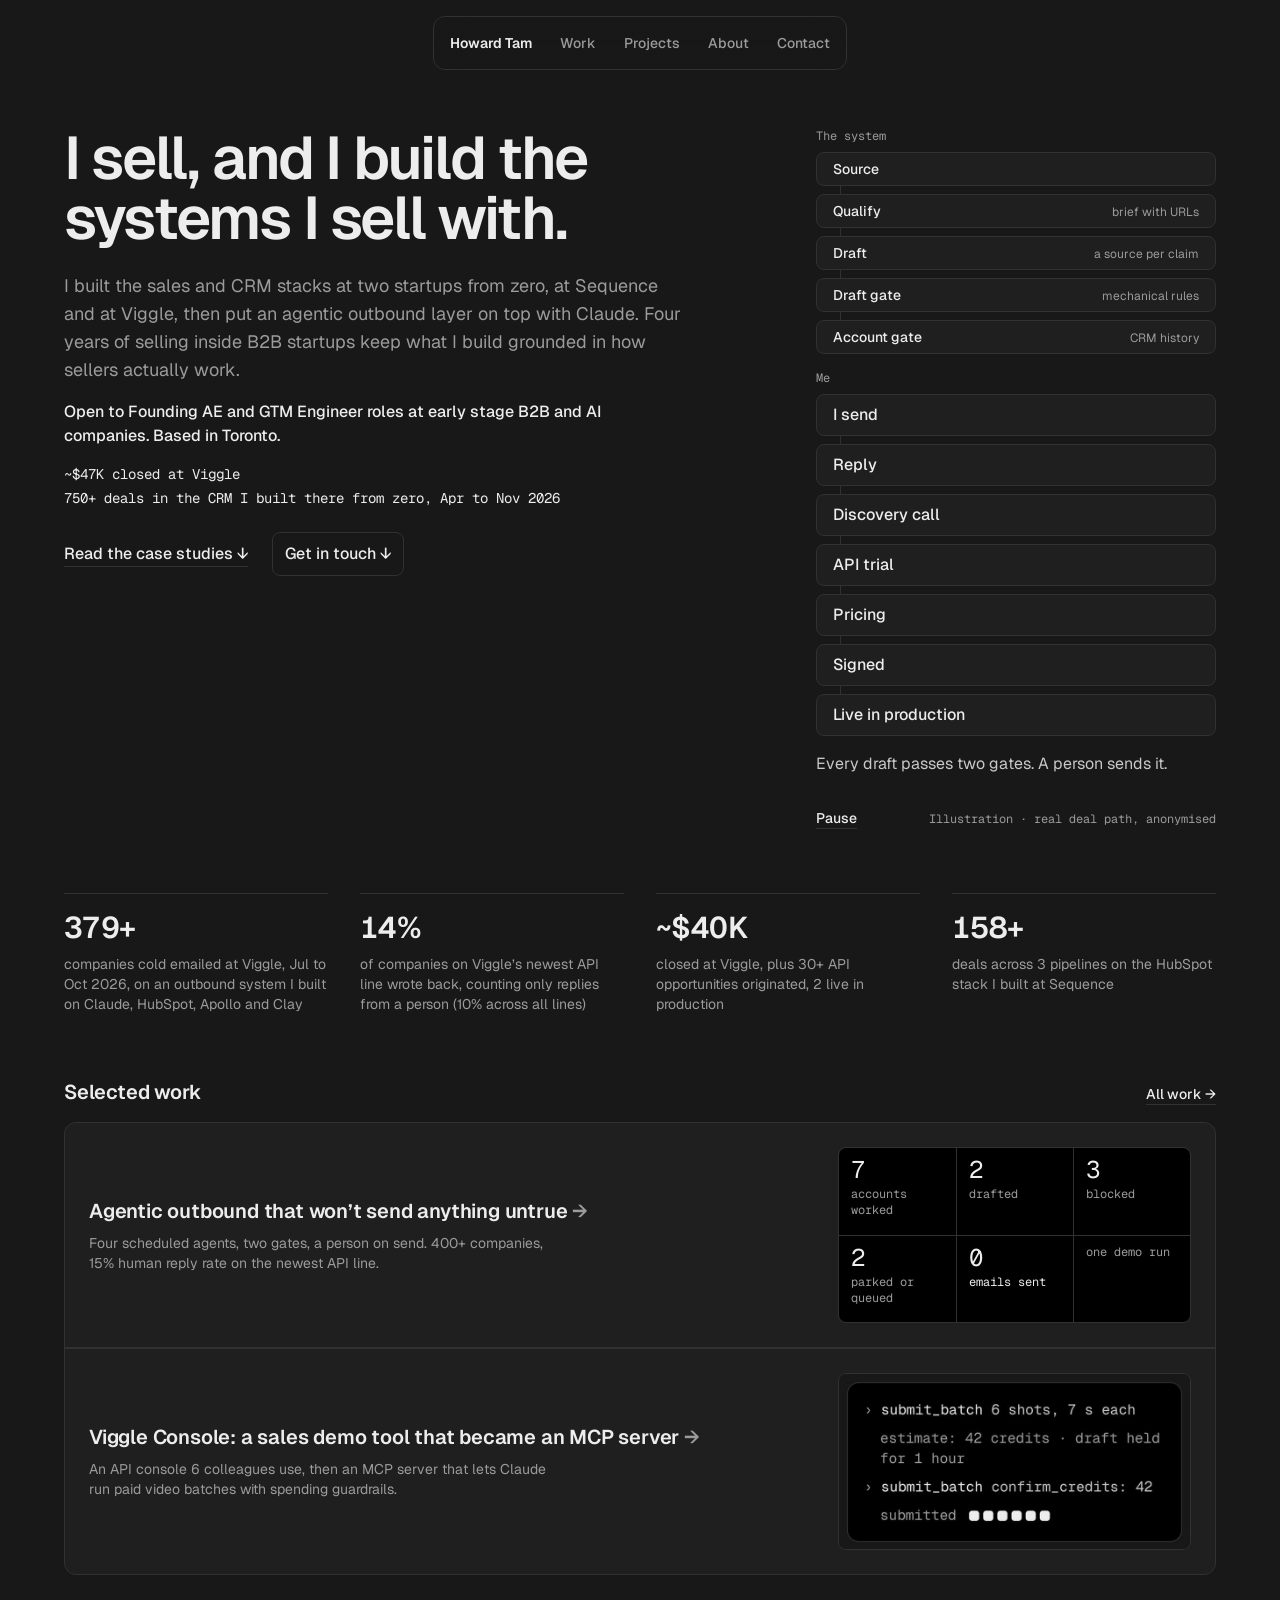
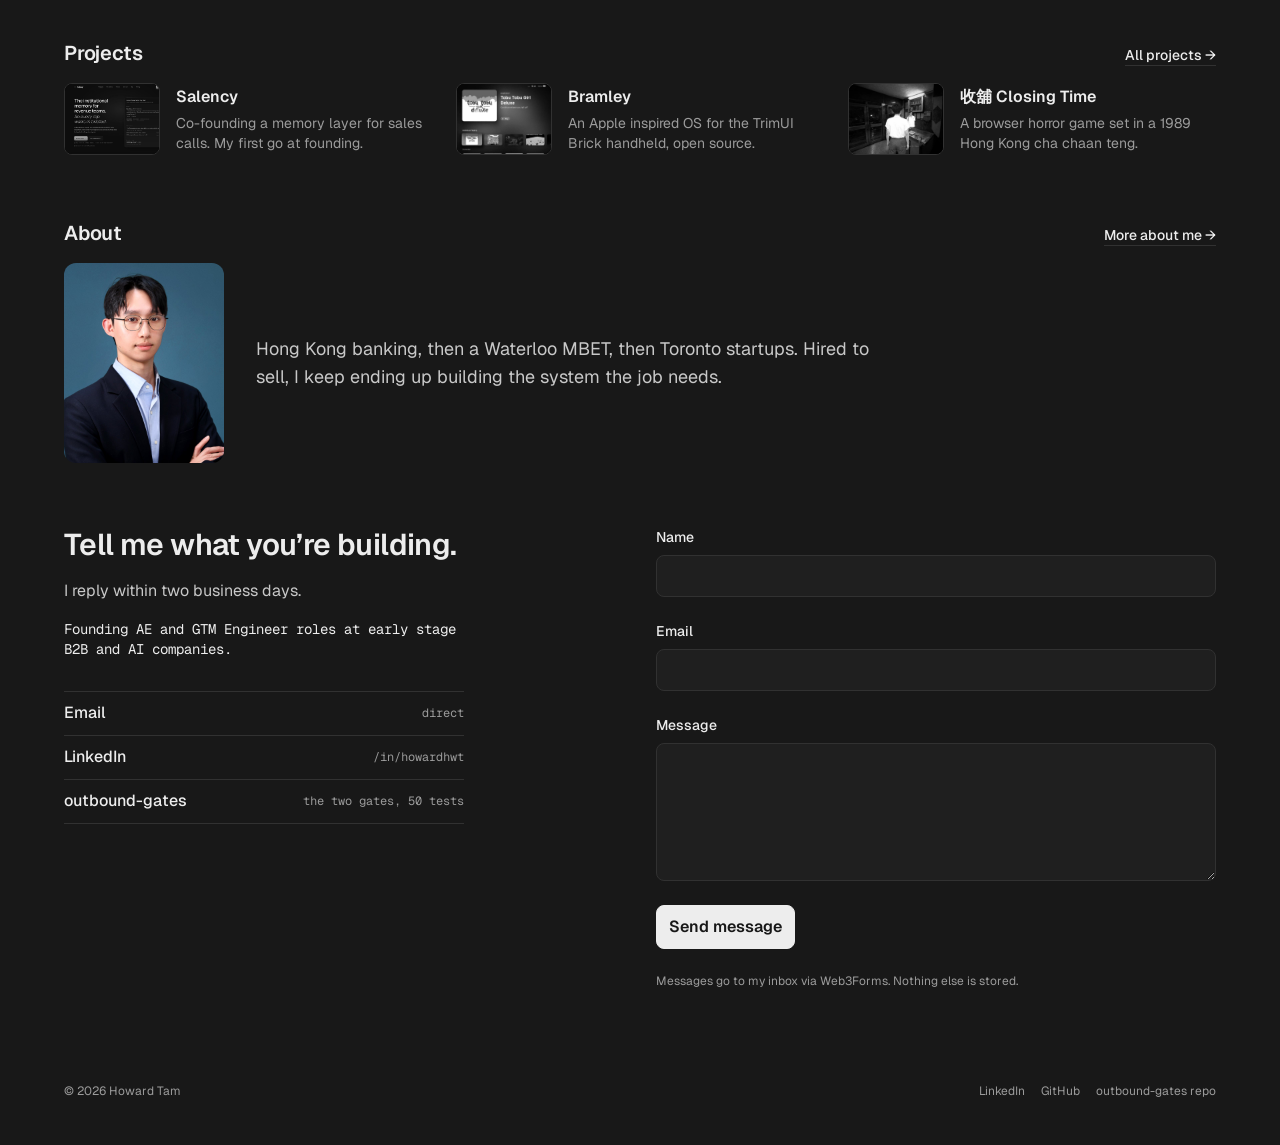
==== commit 2b941130: "feat(home): proof in the first screen, a lasting stopped mark, contact channels - Hero: two Mono pro" ====
--- a/index.html
+++ b/index.html
@@ -30,8 +30,8 @@
   <a class="skip" href="#main">Skip to content</a>
   <nav class="nav" aria-label="Main"><a class="brand" href="/" aria-label="Howard Tam, home"><span class="long">Howard Tam</span><span class="short">HT</span></a><a href="/work/">Work</a><a href="/projects/">Projects</a><a href="/about/">About</a><a href="/#contact-h">Contact</a></nav>
   <main id="main" class="wrap">
-    <div class="hero-row scrub">
-      <header class="intro hero">
+    <div class="hero-row">
+      <header class="intro hero scrub">
         <h1>I sell, and I build the systems I sell with.</h1>
         <p class="lede">
           I built the sales and CRM stacks at two startups from zero, at Sequence and at Viggle,
@@ -39,6 +39,7 @@
           B2B startups keep what I build grounded in how sellers actually work.
         </p>
         <p class="avail">Open to Founding AE and GTM Engineer roles at early stage B2B and AI companies. Based in Toronto.</p>
+        <p class="proof"><span>~$47K closed at Viggle</span><span>750+ deals in the CRM I built there from zero, Apr to Nov 2026</span></p>
         <p class="acts"><a class="jump" href="#work-h">Read the case studies ↓</a><a class="jump ask" href="#contact-h">Get in touch ↓</a></p>
       </header>
       <figure class="hero-flow" aria-label="The outbound system, then one real deal: source, qualify, draft, draft gate and account gate; then I send, reply, discovery call, API trial, pricing, signed, live in production">
@@ -103,7 +104,8 @@
 
     <section class="contact reveal" aria-labelledby="contact-h">
       <h2 id="contact-h">Tell me what you’re building.</h2>
-      <p class="contact-note">I reply within two business days. You can also <a id="mail" data-u="wh.mat.drawoh" data-d="moc.liamg">email me</a> or message me on <a href="https://www.linkedin.com/in/howardhwt">LinkedIn</a>.</p>
+      <p class="contact-note">I reply within two business days.</p>
+      <p class="fit">Founding AE and GTM Engineer roles at early stage B2B and AI companies.</p>
       <form id="contact" action="https://api.web3forms.com/submit" method="POST" novalidate>
         <input type="hidden" name="access_key" value="160a0a28-0e5e-43ad-8369-a830430b0156">
         <input type="hidden" name="subject" value="New message from howardhwt.github.io">
@@ -127,6 +129,11 @@
         <p class="status" id="f-status" role="status" aria-live="polite"></p>
         <p class="fine">Messages go to my inbox via Web3Forms. Nothing else is stored.</p>
       </form>
+      <ul class="reach" aria-label="Other ways to reach me">
+        <li><a id="mail" data-u="wh.mat.drawoh" data-d="moc.liamg">Email</a><span>direct</span></li>
+        <li><a href="https://www.linkedin.com/in/howardhwt">LinkedIn</a><span>/in/howardhwt</span></li>
+        <li><a href="https://github.com/howardhwt/outbound-gates">outbound-gates</a><span>the two gates, 50 tests</span></li>
+      </ul>
     </section>
   </main>
   <footer class="wrap foot">
--- a/style.css
+++ b/style.css
@@ -98,6 +98,8 @@
   text-wrap: pretty;
 }
 .avail { max-width: var(--measure); margin-top: 16px; font-weight: 500; color: var(--text); text-wrap: pretty; }
+/* One seller number and one builder number, in the machine voice, so the first screen carries evidence. */
+.proof { display: grid; gap: 4px; margin-top: 16px; font-family: var(--mono); font-size: 14px; line-height: 20px; color: var(--text); }
 .acts { display: flex; flex-wrap: wrap; align-items: center; gap: 8px 24px; margin-top: 24px; }
 .acts .jump { margin-top: 0; }
 .when { font-family: var(--mono); font-size: 14px; color: var(--muted); font-variant-numeric: tabular-nums; }
@@ -202,7 +204,7 @@
 .hero-flow .zone { margin: 0 0 8px; font-family: var(--mono); font-size: 12px; line-height: 16px; color: var(--muted); }
 .hero-flow .flow + .zone { margin-top: 16px; }
 /* Seller first: the system rows are compact, the deal rows get full size. */
-.hero-flow .sys li { padding: 4px 16px; font-size: 14px; line-height: 20px; }
+.hero-flow .sys li { padding: 6px 16px; font-size: 14px; line-height: 20px; }
 .hero-flow .flow li.human:not(.lit) { border-color: var(--line); }
 /* "I send" is filled only at the hand-off; once the deal moves on, only the end stays filled. */
 .hero-flow .flow li.human.lit:not(.ready) { background: var(--surface-2); color: var(--text); border-color: var(--text-2); }
@@ -232,6 +234,21 @@
   color: var(--bg);
 }
 .hero-flow .flow li.ready::after { content: "draft ready"; background: var(--bg); color: var(--text); }
+/* The record of the stopped draft: outlined and muted, after the sub-label, so it reads as history, not an alert. */
+.hero-flow .flow li.stopped::after {
+  content: "1 stopped";
+  order: 2;
+  flex: none;
+  padding: 0 6px;
+  border: 1px solid var(--line);
+  border-radius: 3px;
+  font-family: var(--mono);
+  font-size: 12px;
+  line-height: 16px;
+  font-weight: 400;
+  color: var(--muted);
+}
+.hero-flow .flow li.stopped span { margin-left: auto; }
 .flow-foot { display: flex; justify-content: space-between; align-items: center; gap: 16px; margin-top: 8px; }
 .flow-note { font-family: var(--mono); font-size: 12px; line-height: 16px; color: var(--muted); }
 .flow-ctl {
@@ -319,7 +336,15 @@
 .contact-note a { color: var(--text); text-underline-offset: 4px; }
 .contact-note a:visited { color: var(--text-2); }
 /* Without JavaScript the email link never gets its address; read it as plain text, not a dead link. */
-.contact-note a:not([href]) { color: inherit; text-decoration: none; }
+/* What I want to hear about, in the machine voice. */
+.fit { max-width: 400px; margin-bottom: 24px; font-family: var(--mono); font-size: 14px; line-height: 20px; color: var(--text); }
+/* Direct channels as instrument rows: name left, what it is right. */
+.reach { list-style: none; margin: 32px 0 0; padding: 0; border-bottom: 1px solid var(--line); }
+.reach li { display: flex; justify-content: space-between; align-items: center; gap: 16px; min-height: 44px; border-top: 1px solid var(--line); }
+.reach a { color: var(--text); font-weight: 500; text-decoration: none; text-underline-offset: 4px; }
+.reach a:hover { text-decoration: underline; }
+.reach a:focus-visible { outline: 2px solid var(--white); outline-offset: 4px; }
+.reach span { font-family: var(--mono); font-size: 12px; line-height: 16px; color: var(--muted); }
 .contact form { display: grid; gap: 24px; max-width: 560px; }
 .field { display: grid; gap: 8px; }
 .field label { font-size: 14px; line-height: 20px; font-weight: 500; }
@@ -512,6 +537,7 @@
 .hero > :nth-child(2) { animation-delay: 60ms; }
 .hero > :nth-child(3) { animation-delay: 120ms; }
 .hero > :nth-child(4) { animation-delay: 180ms; }
+.hero > :nth-child(5) { animation-delay: 240ms; }
 .case > .back { animation: appear 0.8s var(--e) both; }
 
 .js .reveal {
@@ -524,7 +550,10 @@
 
 @supports (animation-timeline: scroll()) {
   @media (prefers-reduced-motion: no-preference) {
-    .hero-row.scrub { animation: hero-out linear both; animation-timeline: scroll(root); animation-range: 0 70vh; transform-origin: center top; }
+    /* Only the claim scrubs, and only beside the pipeline on wide screens: the pipeline never dims. */
+    @media (min-width: 1100px) {
+      .hero.scrub { animation: hero-out linear both; animation-timeline: scroll(root); animation-range: 0 70vh; transform-origin: left top; }
+    }
     @keyframes hero-out { to { transform: scale(0.94) translateY(-32px); opacity: 0.25; } }
     .grow { animation: grow-in linear both; animation-timeline: view(); animation-range: entry 0% cover 35%; }
     @keyframes grow-in { from { transform: scale(0.92); opacity: 0.4; border-radius: 32px; } to { transform: none; opacity: 1; } }
@@ -544,10 +573,10 @@
 @media (max-width: 767px) {
   /* Phones: the system zone collapses to a wrapping row so the proof below shows sooner; the deal stays a column. */
   .hero-flow .sys { flex-direction: row; flex-wrap: wrap; gap: 6px; }
-  .hero-flow .sys li { padding: 2px 10px; font-size: 13px; line-height: 20px; gap: 8px; }
+  .hero-flow .sys li { padding: 4px 10px; font-size: 13px; line-height: 20px; gap: 8px; }
   .hero-flow .sys li span, .hero-flow .sys li + li::before { display: none; }
   .hero-flow .sys li.blocked::after, .hero-flow .sys li.ready::after { position: static; transform: none; }
-  .hero-flow .mine li { padding: 2px 16px; }
+  .hero-flow .mine li { padding: 4px 16px; }
 }
 @media (min-width: 768px) {
   main.wrap { padding-top: 160px; }
@@ -562,10 +591,12 @@
   /* Figures: one row, however many there are, so none is orphaned on a row of its own. */
   .facts dl { grid-template-columns: none; grid-auto-flow: column; grid-auto-columns: minmax(0, 1fr); }
   /* Contact: the ask and the reply promise on the left, the form on the right. */
-  .contact { display: grid; grid-template-columns: minmax(0, 1fr) minmax(0, 560px); grid-template-rows: auto 1fr; gap: 0 64px; align-items: start; }
+  .contact { display: grid; grid-template-columns: minmax(0, 1fr) minmax(0, 560px); grid-template-rows: auto auto auto 1fr; gap: 0 64px; align-items: start; }
   .contact h2 { grid-column: 1; grid-row: 1; }
   .contact-note { grid-column: 1; grid-row: 2; max-width: 400px; margin: 0; }
-  .contact form { grid-column: 2; grid-row: 1 / span 2; }
+  .contact .fit { grid-column: 1; grid-row: 3; margin: 16px 0 0; }
+  .contact .reach { grid-column: 1; grid-row: 4; max-width: 400px; }
+  .contact form { grid-column: 2; grid-row: 1 / span 4; }
   .proj article { grid-template-columns: 7fr 5fr; gap: 48px; }
   .proj article:nth-child(even) .media { order: 2; }
   .about { grid-template-columns: 4fr 7fr; gap: 64px; align-items: start; }
@@ -578,7 +609,9 @@
 }
 @media (min-width: 1100px) {
   /* The pipeline is the page's proof: a real column beside the claim, not a sidebar widget. */
-  .hero-row { grid-template-columns: minmax(0, 1fr) 400px; gap: 48px; }
+  /* Top-aligned: the claim starts at the top of the screen instead of floating against the tall figure. */
+  .hero-row { grid-template-columns: minmax(0, 1fr) 400px; gap: 48px; align-items: start; }
+  main.wrap { padding-top: 128px; }
   .tiles { grid-template-columns: repeat(3, minmax(0, 1fr)); gap: 24px; }
 }
 
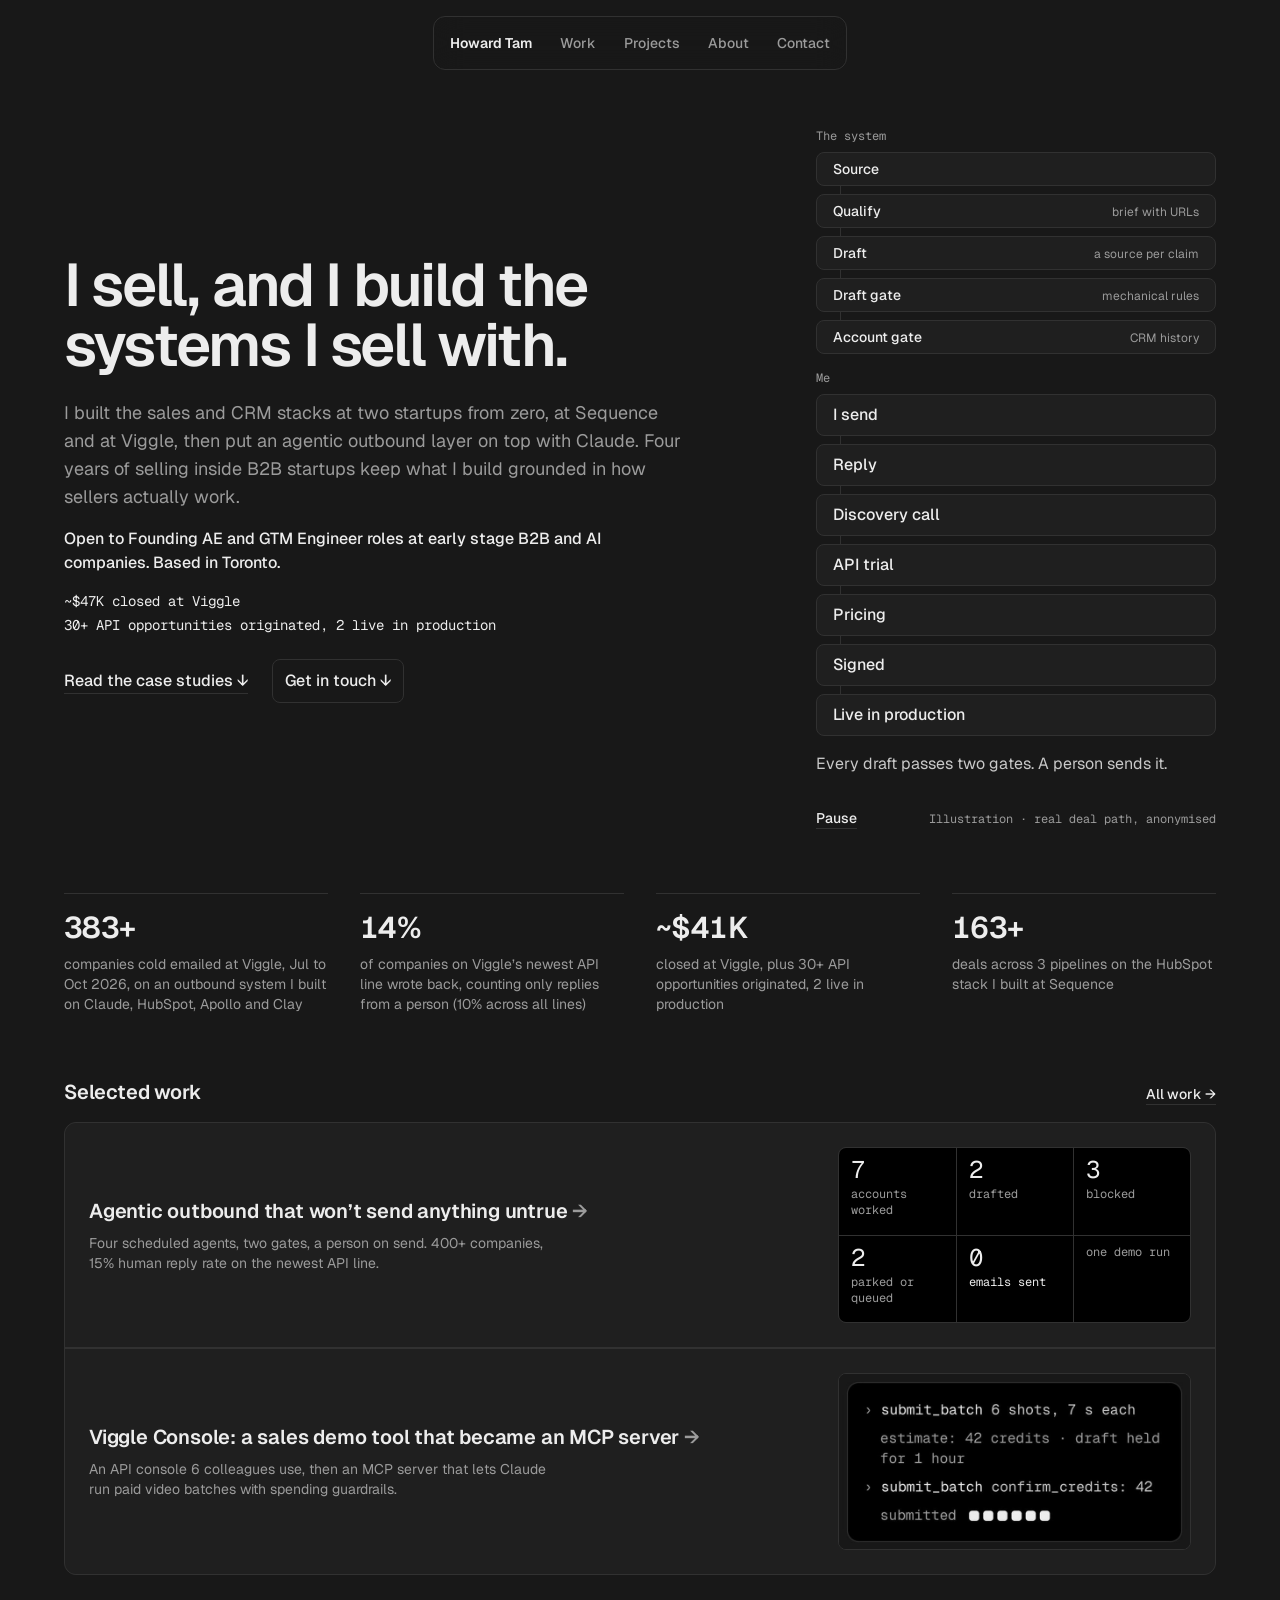
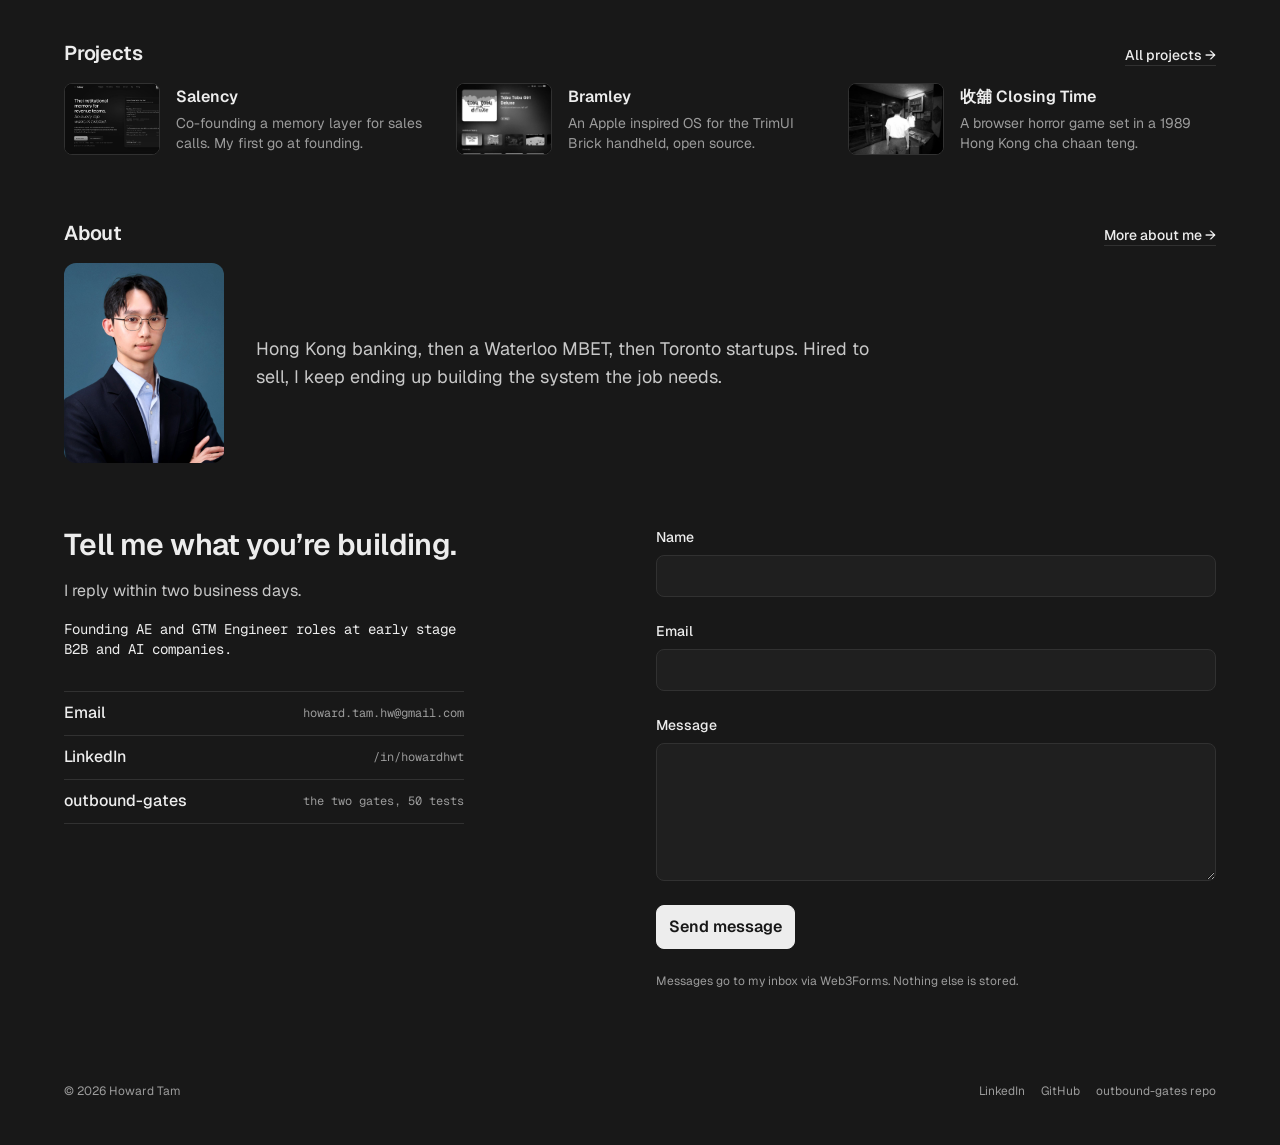
==== commit 3291aae2: "feat(home): non-comparable proof pair, tap-first contact on phones, balanced hero, visible email - H" ====
--- a/index.html
+++ b/index.html
@@ -39,7 +39,7 @@
           B2B startups keep what I build grounded in how sellers actually work.
         </p>
         <p class="avail">Open to Founding AE and GTM Engineer roles at early stage B2B and AI companies. Based in Toronto.</p>
-        <p class="proof"><span>~$47K closed at Viggle</span><span>750+ deals in the CRM I built there from zero, Apr to Nov 2026</span></p>
+        <p class="proof"><span>~$47K closed at Viggle</span><span>30+ API opportunities originated, 2 live in production</span></p>
         <p class="acts"><a class="jump" href="#work-h">Read the case studies ↓</a><a class="jump ask" href="#contact-h">Get in touch ↓</a></p>
       </header>
       <figure class="hero-flow" aria-label="The outbound system, then one real deal: source, qualify, draft, draft gate and account gate; then I send, reply, discovery call, API trial, pricing, signed, live in production">
@@ -106,6 +106,11 @@
       <h2 id="contact-h">Tell me what you’re building.</h2>
       <p class="contact-note">I reply within two business days.</p>
       <p class="fit">Founding AE and GTM Engineer roles at early stage B2B and AI companies.</p>
+      <ul class="reach" aria-label="Other ways to reach me">
+        <li><a id="mail" data-u="wh.mat.drawoh" data-d="moc.liamg">Email</a><span id="mail-addr"></span></li>
+        <li><a href="https://www.linkedin.com/in/howardhwt">LinkedIn</a><span>/in/howardhwt</span></li>
+        <li><a href="https://github.com/howardhwt/outbound-gates">outbound-gates</a><span>the two gates, 50 tests</span></li>
+      </ul>
       <form id="contact" action="https://api.web3forms.com/submit" method="POST" novalidate>
         <input type="hidden" name="access_key" value="160a0a28-0e5e-43ad-8369-a830430b0156">
         <input type="hidden" name="subject" value="New message from howardhwt.github.io">
@@ -129,11 +134,6 @@
         <p class="status" id="f-status" role="status" aria-live="polite"></p>
         <p class="fine">Messages go to my inbox via Web3Forms. Nothing else is stored.</p>
       </form>
-      <ul class="reach" aria-label="Other ways to reach me">
-        <li><a id="mail" data-u="wh.mat.drawoh" data-d="moc.liamg">Email</a><span>direct</span></li>
-        <li><a href="https://www.linkedin.com/in/howardhwt">LinkedIn</a><span>/in/howardhwt</span></li>
-        <li><a href="https://github.com/howardhwt/outbound-gates">outbound-gates</a><span>the two gates, 50 tests</span></li>
-      </ul>
     </section>
   </main>
   <footer class="wrap foot">
@@ -143,7 +143,9 @@
   <script>
     const m = document.getElementById('mail');
     const rev = (v) => v.split('').reverse().join('');
-    m.href = 'mailto:' + rev(m.dataset.u) + '@' + rev(m.dataset.d);
+    const addr = rev(m.dataset.u) + '@' + rev(m.dataset.d);
+    m.href = 'mailto:' + addr;
+    document.getElementById('mail-addr').textContent = addr;
     const f = document.getElementById('contact');
     const status = document.getElementById('f-status');
     const checks = [
--- a/style.css
+++ b/style.css
@@ -339,7 +339,8 @@
 /* What I want to hear about, in the machine voice. */
 .fit { max-width: 400px; margin-bottom: 24px; font-family: var(--mono); font-size: 14px; line-height: 20px; color: var(--text); }
 /* Direct channels as instrument rows: name left, what it is right. */
-.reach { list-style: none; margin: 32px 0 0; padding: 0; border-bottom: 1px solid var(--line); }
+/* On phones the rows come before the form, so a visitor can tap before typing. */
+.reach { list-style: none; margin: 0 0 32px; padding: 0; border-bottom: 1px solid var(--line); }
 .reach li { display: flex; justify-content: space-between; align-items: center; gap: 16px; min-height: 44px; border-top: 1px solid var(--line); }
 .reach a { color: var(--text); font-weight: 500; text-decoration: none; text-underline-offset: 4px; }
 .reach a:hover { text-decoration: underline; }
@@ -595,7 +596,7 @@
   .contact h2 { grid-column: 1; grid-row: 1; }
   .contact-note { grid-column: 1; grid-row: 2; max-width: 400px; margin: 0; }
   .contact .fit { grid-column: 1; grid-row: 3; margin: 16px 0 0; }
-  .contact .reach { grid-column: 1; grid-row: 4; max-width: 400px; }
+  .contact .reach { grid-column: 1; grid-row: 4; max-width: 400px; margin: 32px 0 0; }
   .contact form { grid-column: 2; grid-row: 1 / span 4; }
   .proj article { grid-template-columns: 7fr 5fr; gap: 48px; }
   .proj article:nth-child(even) .media { order: 2; }
@@ -609,8 +610,10 @@
 }
 @media (min-width: 1100px) {
   /* The pipeline is the page's proof: a real column beside the claim, not a sidebar widget. */
-  /* Top-aligned: the claim starts at the top of the screen instead of floating against the tall figure. */
+  /* The figure starts at the top of the screen; the claim is centred beside it (below). */
   .hero-row { grid-template-columns: minmax(0, 1fr) 400px; gap: 48px; align-items: start; }
+  /* The claim sits centred against the figure, so the space beside it is shared above and below, not left as one band under the buttons. */
+  .hero-row .hero { align-self: center; }
   main.wrap { padding-top: 128px; }
   .tiles { grid-template-columns: repeat(3, minmax(0, 1fr)); gap: 24px; }
 }
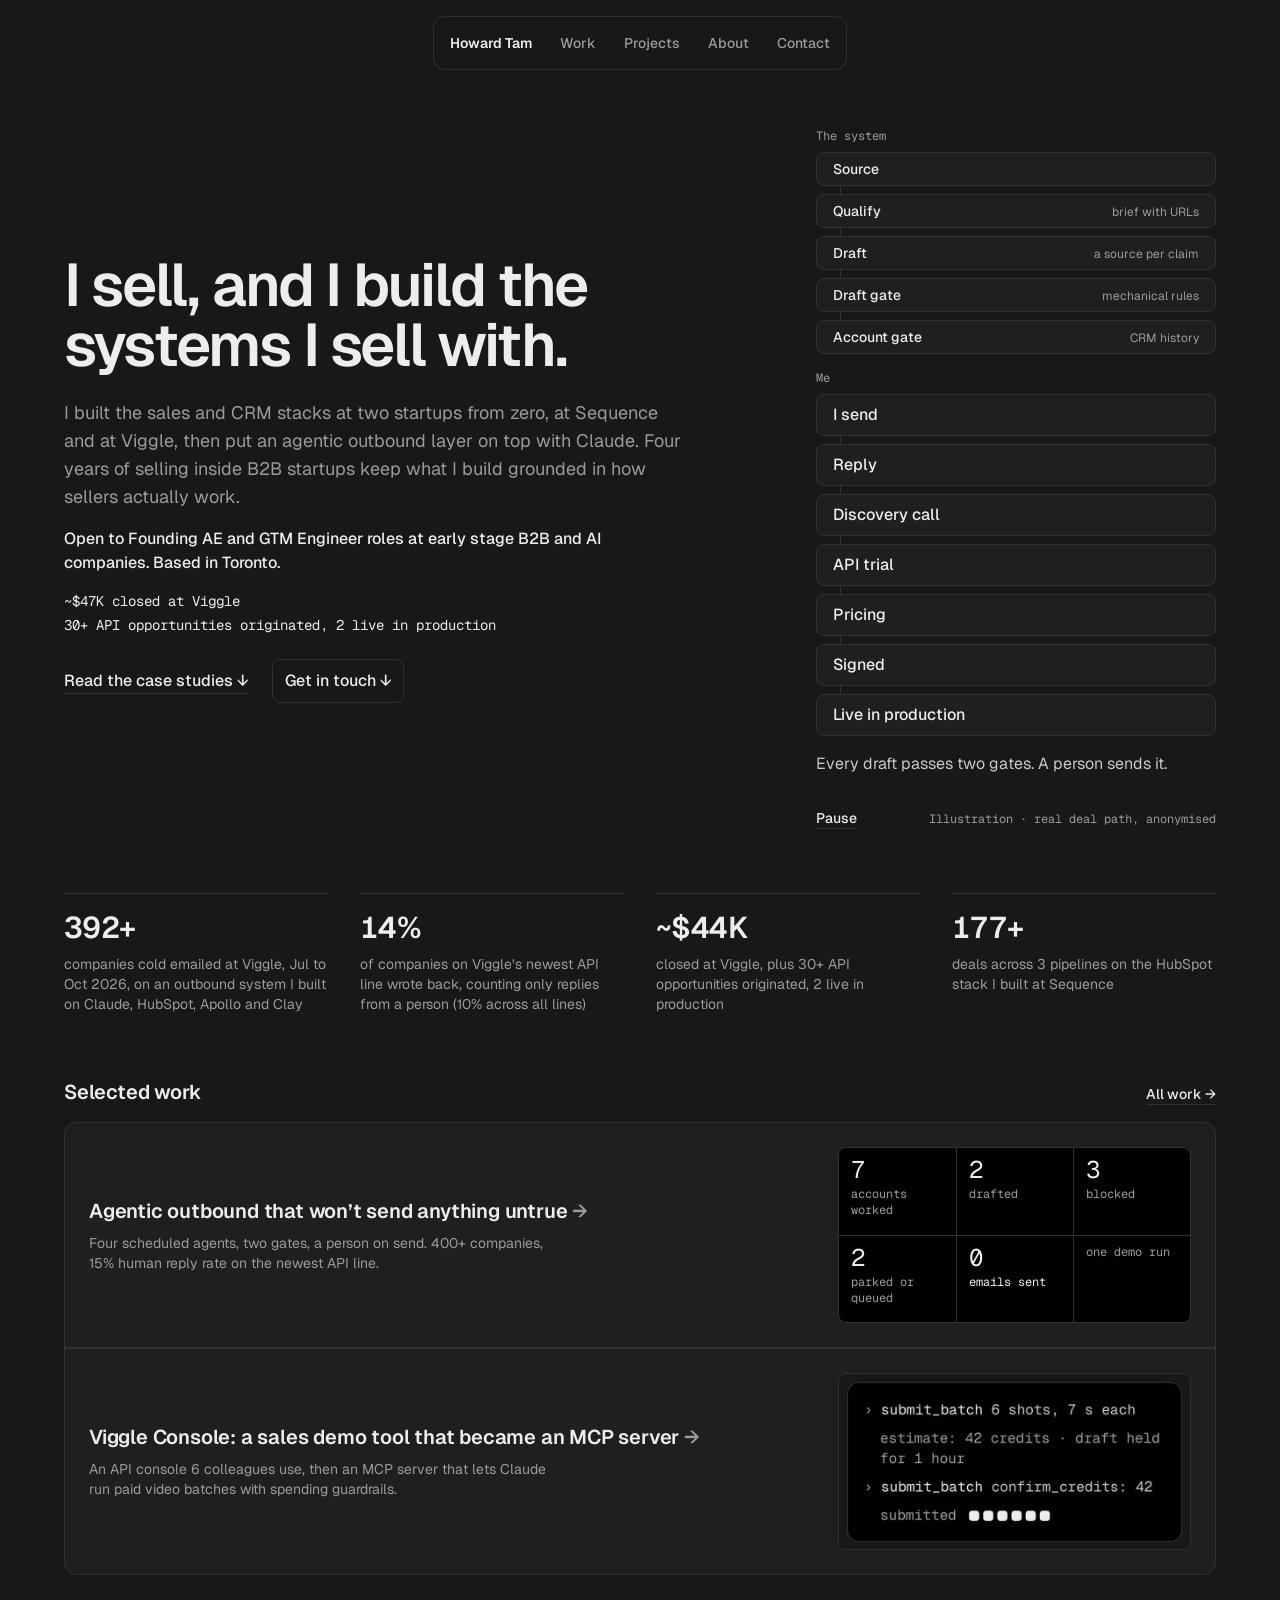
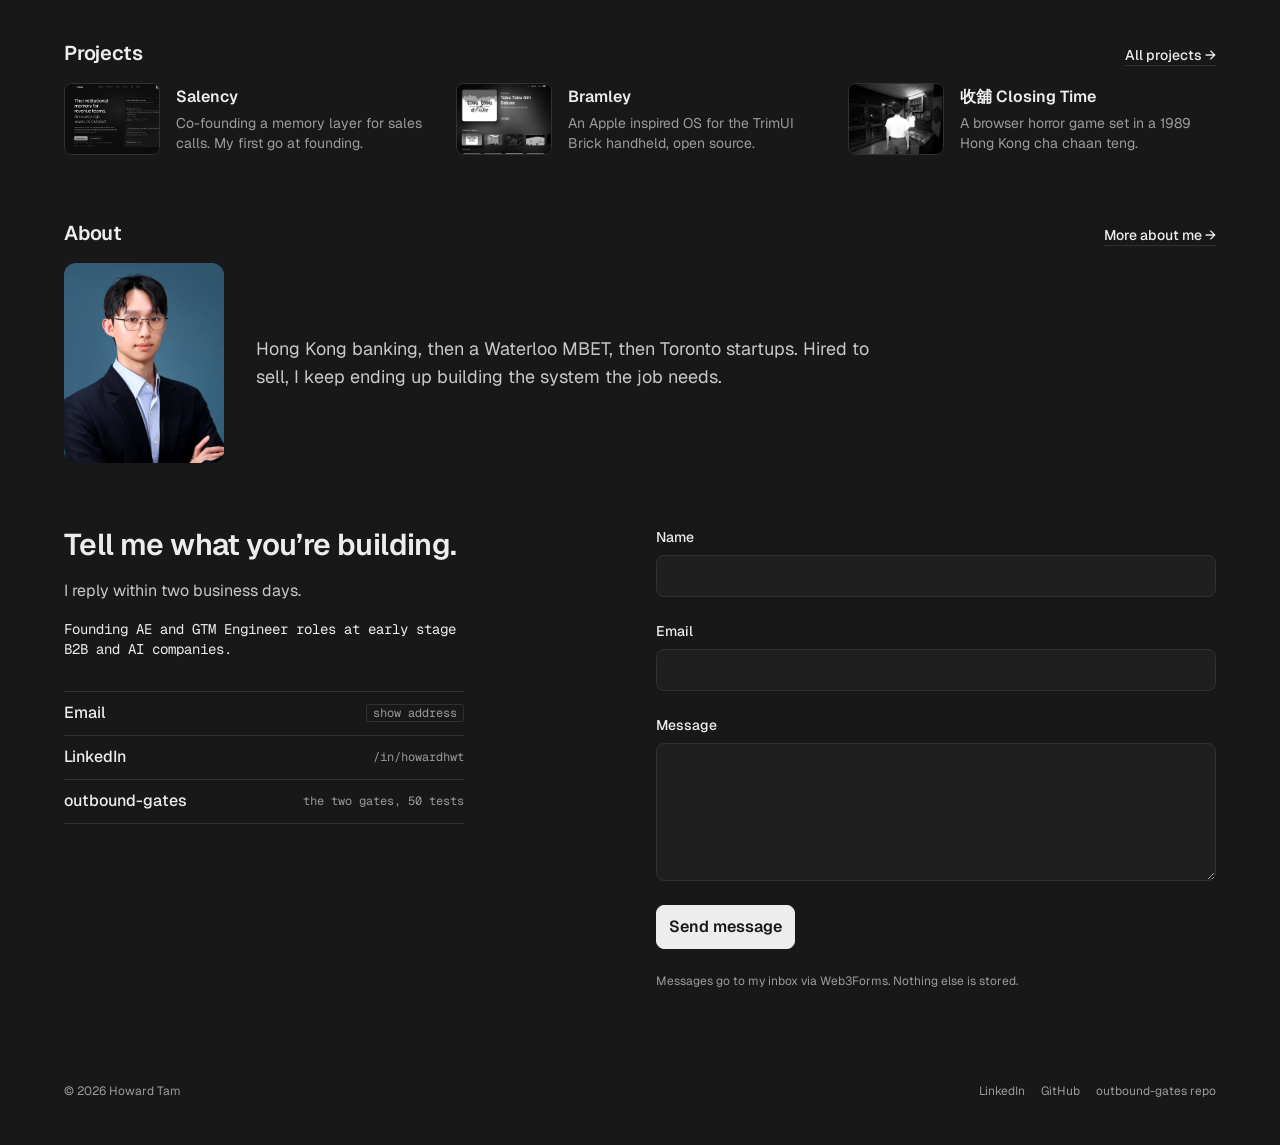
==== commit 76be7881: "feat(home): tiny reveal-and-copy tag for the email address - Email row: a script-added "show address" ====
--- a/index.html
+++ b/index.html
@@ -107,7 +107,7 @@
       <p class="contact-note">I reply within two business days.</p>
       <p class="fit">Founding AE and GTM Engineer roles at early stage B2B and AI companies.</p>
       <ul class="reach" aria-label="Other ways to reach me">
-        <li><a id="mail" data-u="wh.mat.drawoh" data-d="moc.liamg">Email</a><span id="mail-addr"></span></li>
+        <li class="mail-row"><a id="mail" data-u="wh.mat.drawoh" data-d="moc.liamg">Email</a><span class="addr" id="mail-addr" role="status"></span><span class="sr" id="mail-said" role="status"></span></li>
         <li><a href="https://www.linkedin.com/in/howardhwt">LinkedIn</a><span>/in/howardhwt</span></li>
         <li><a href="https://github.com/howardhwt/outbound-gates">outbound-gates</a><span>the two gates, 50 tests</span></li>
       </ul>
@@ -145,7 +145,31 @@
     const rev = (v) => v.split('').reverse().join('');
     const addr = rev(m.dataset.u) + '@' + rev(m.dataset.d);
     m.href = 'mailto:' + addr;
-    document.getElementById('mail-addr').textContent = addr;
+    // A tiny reveal: the address shows (spelled out) only after a click, then the same button copies the real one.
+    const line = document.getElementById('mail-addr');
+    const said = document.getElementById('mail-said');
+    const btn = document.createElement('button');
+    btn.type = 'button';
+    btn.className = 'addr-btn';
+    btn.textContent = 'show address';
+    line.before(btn);
+    let reset = 0;
+    const tell = (msg) => {
+      btn.textContent = msg;
+      said.textContent = msg;
+      clearTimeout(reset);
+      reset = setTimeout(() => { btn.textContent = 'copy'; said.textContent = ''; }, 2000);
+    };
+    btn.addEventListener('click', () => {
+      if (!line.textContent) {
+        line.textContent = addr.replace('@', ' at ').replace(/\./g, ' dot ');
+        btn.textContent = 'copy';
+        return;
+      }
+      const blocked = () => tell('copy blocked, use Email');
+      if (navigator.clipboard && navigator.clipboard.writeText) navigator.clipboard.writeText(addr).then(() => tell('copied'), blocked);
+      else blocked();
+    });
     const f = document.getElementById('contact');
     const status = document.getElementById('f-status');
     const checks = [
--- a/style.css
+++ b/style.css
@@ -346,6 +346,30 @@
 .reach a:hover { text-decoration: underline; }
 .reach a:focus-visible { outline: 2px solid var(--white); outline-offset: 4px; }
 .reach span { font-family: var(--mono); font-size: 12px; line-height: 16px; color: var(--muted); }
+/* Email row: a tiny reveal tag (added by script), then the spelled-out address on its own line. */
+.reach .mail-row { flex-wrap: wrap; align-content: center; row-gap: 0; }
+.reach .addr { flex-basis: 100%; color: var(--text-2); }
+.reach .addr:not(:empty) { margin-top: 4px; padding-bottom: 12px; }
+.reach .addr-btn {
+  position: relative;
+  display: inline-block;
+  min-height: 0;
+  padding: 0 6px;
+  font-weight: 400;
+  font-family: var(--mono);
+  font-size: 12px;
+  line-height: 16px;
+  color: var(--muted);
+  background: none;
+  border: 1px solid var(--line);
+  border-radius: 3px;
+  cursor: pointer;
+  transition: color 300ms var(--ease), border-color 300ms var(--ease);
+}
+.reach .addr-btn:hover, .reach .addr-btn:focus-visible { color: var(--text); background: none; border-color: var(--text); }
+.reach .addr-btn:focus-visible { outline: 2px solid var(--white); outline-offset: 4px; }
+.reach .addr-btn::after { content: ""; position: absolute; left: -8px; right: -8px; top: 50%; height: 44px; transform: translateY(-50%); }
+.sr { position: absolute; width: 1px; height: 1px; overflow: hidden; clip-path: inset(50%); white-space: nowrap; }
 .contact form { display: grid; gap: 24px; max-width: 560px; }
 .field { display: grid; gap: 8px; }
 .field label { font-size: 14px; line-height: 20px; font-weight: 500; }
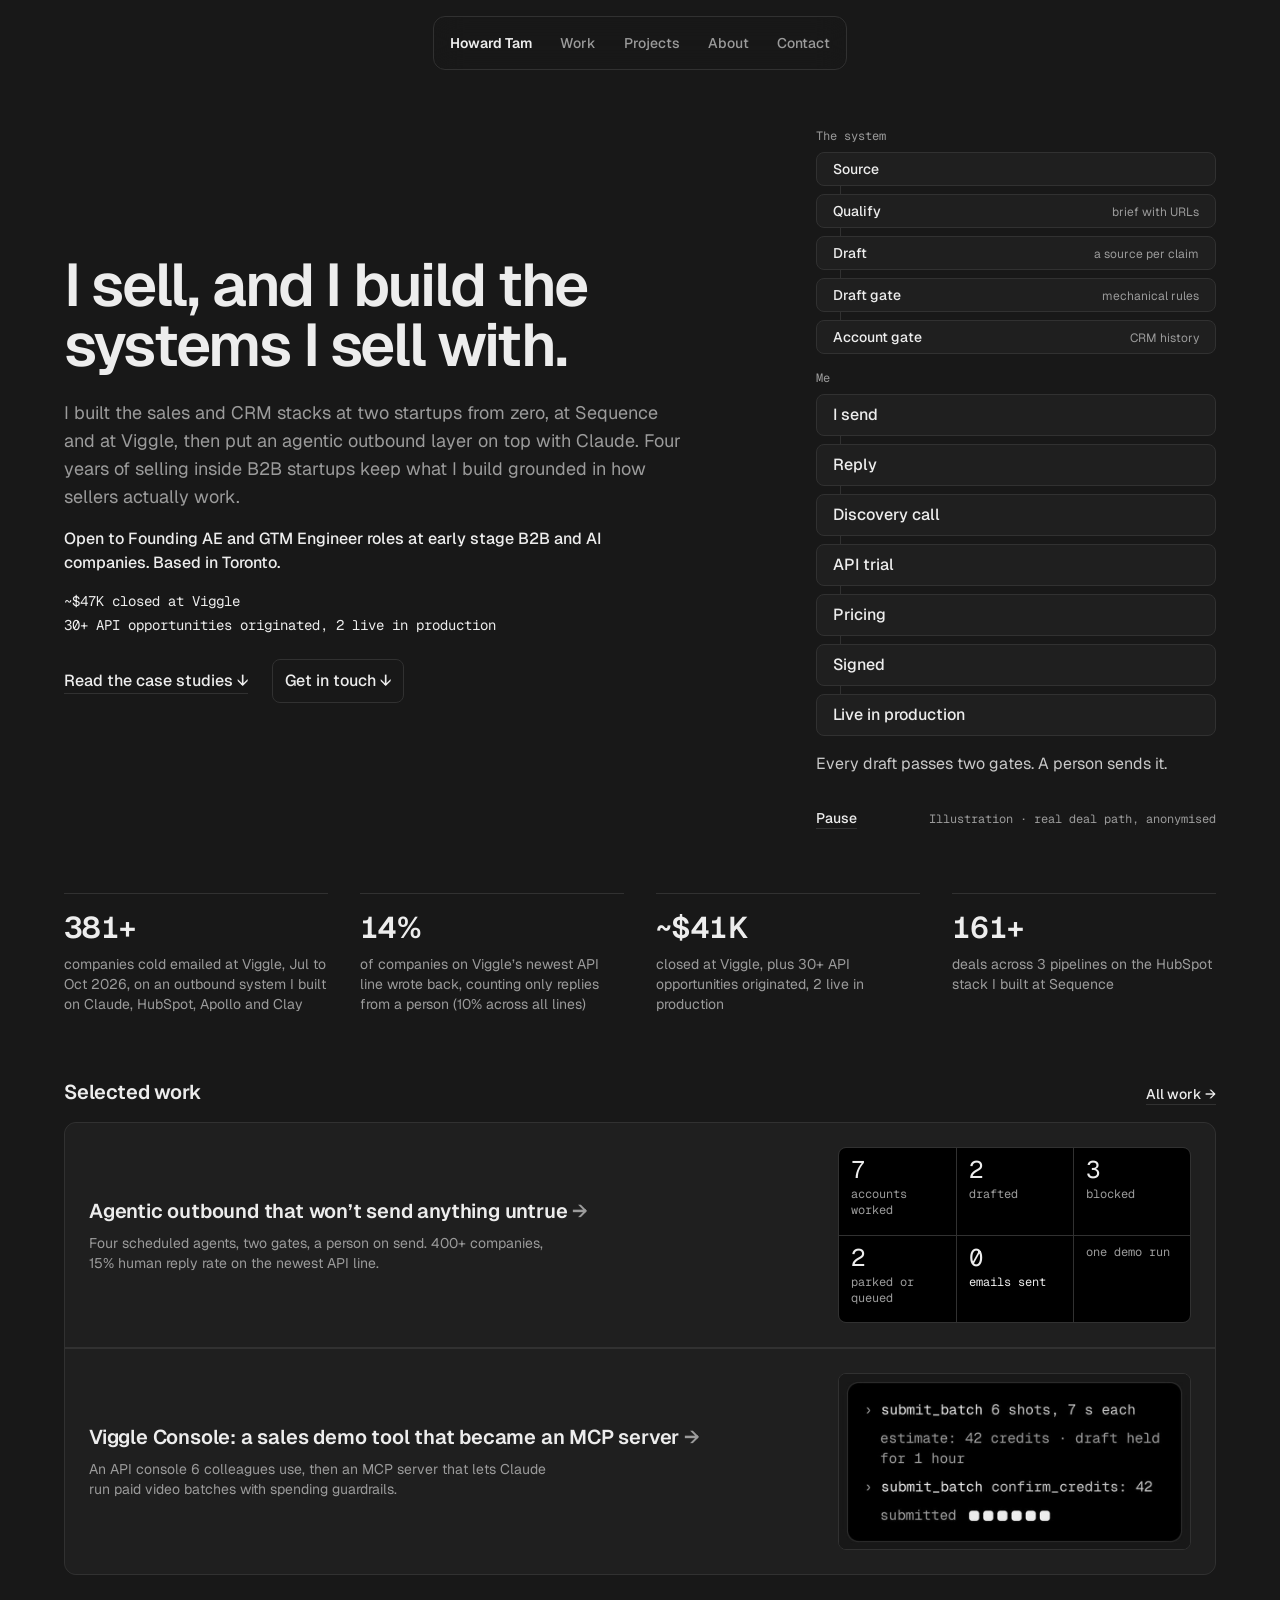
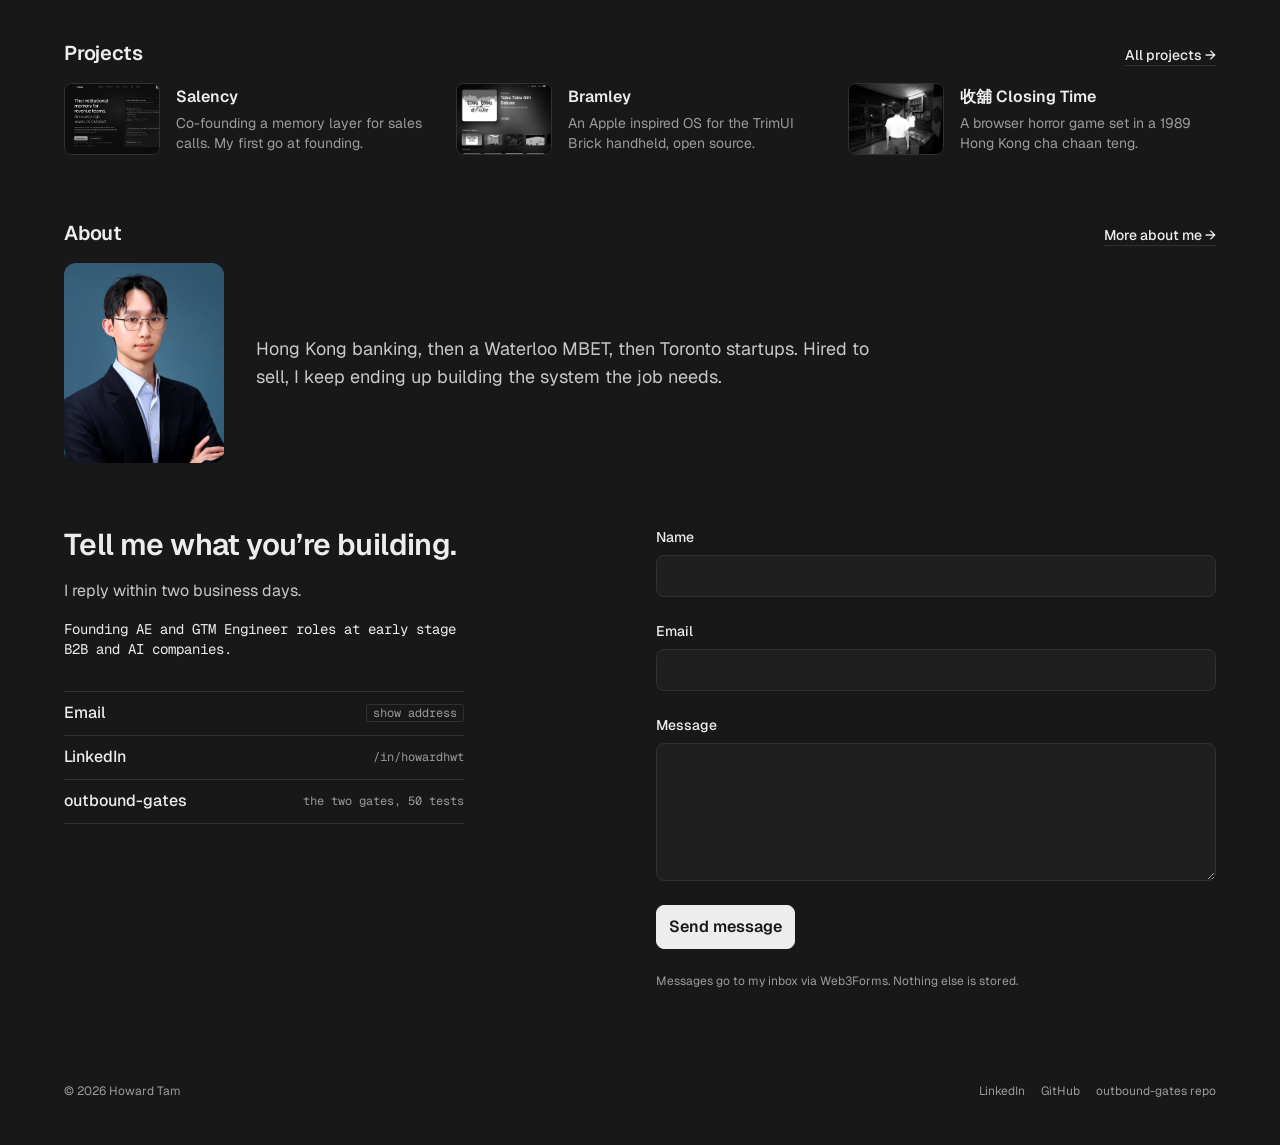
==== commit e61847d4: "fix(site): versioned style.css and motion.js links so deploys never mix new HTML with cached CSS - A" ====
--- a/index.html
+++ b/index.html
@@ -21,7 +21,7 @@
   <link href="https://fonts.googleapis.com/css2?family=Geist:wght@400;500;600&family=Geist+Mono:wght@400;500&display=swap" rel="stylesheet">
   <!-- Hide scroll reveals only if motion.js actually runs -->
   <script>document.documentElement.classList.add('js');addEventListener('load',()=>{if(!window.siteMotion)document.documentElement.classList.remove('js')});</script>
-  <link rel="stylesheet" href="style.css">
+  <link rel="stylesheet" href="/style.css?v=cfdc8fde">
   <script type="application/ld+json">
   {"@context":"https://schema.org","@type":"Person","name":"Howard Tam","url":"https://howardhwt.github.io/","jobTitle":"Founding Account Executive","address":{"@type":"PostalAddress","addressLocality":"Toronto","addressCountry":"CA"},"alumniOf":[{"@type":"CollegeOrUniversity","name":"University of Waterloo"},{"@type":"CollegeOrUniversity","name":"Lancaster University"}],"sameAs":["https://www.linkedin.com/in/howardhwt","https://github.com/howardhwt"]}
   </script>
@@ -211,7 +211,7 @@
       }
     });
   </script>
-  <script src="/motion.js" defer></script>
+  <script src="/motion.js?v=291b868a" defer></script>
   <script data-goatcounter="https://howardhwt.goatcounter.com/count" async src="//gc.zgo.at/count.js"></script>
 </body>
 </html>
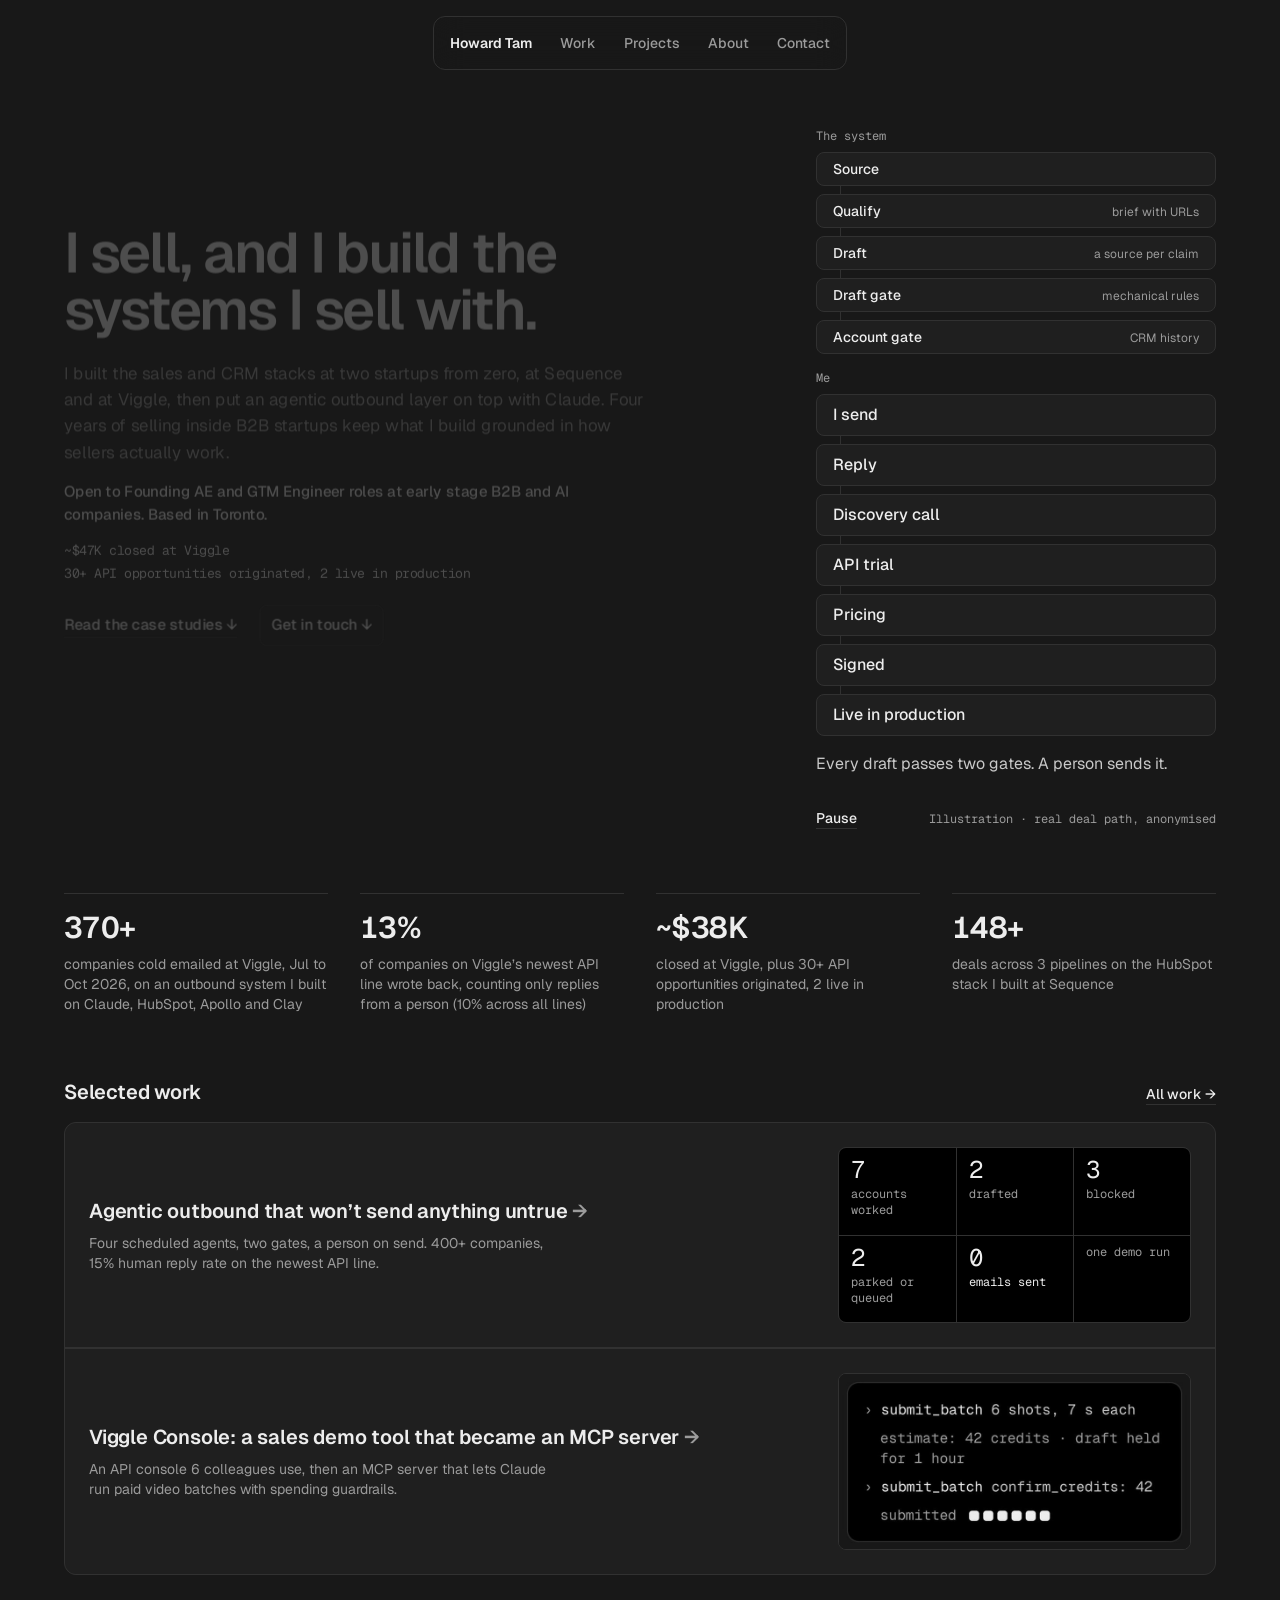
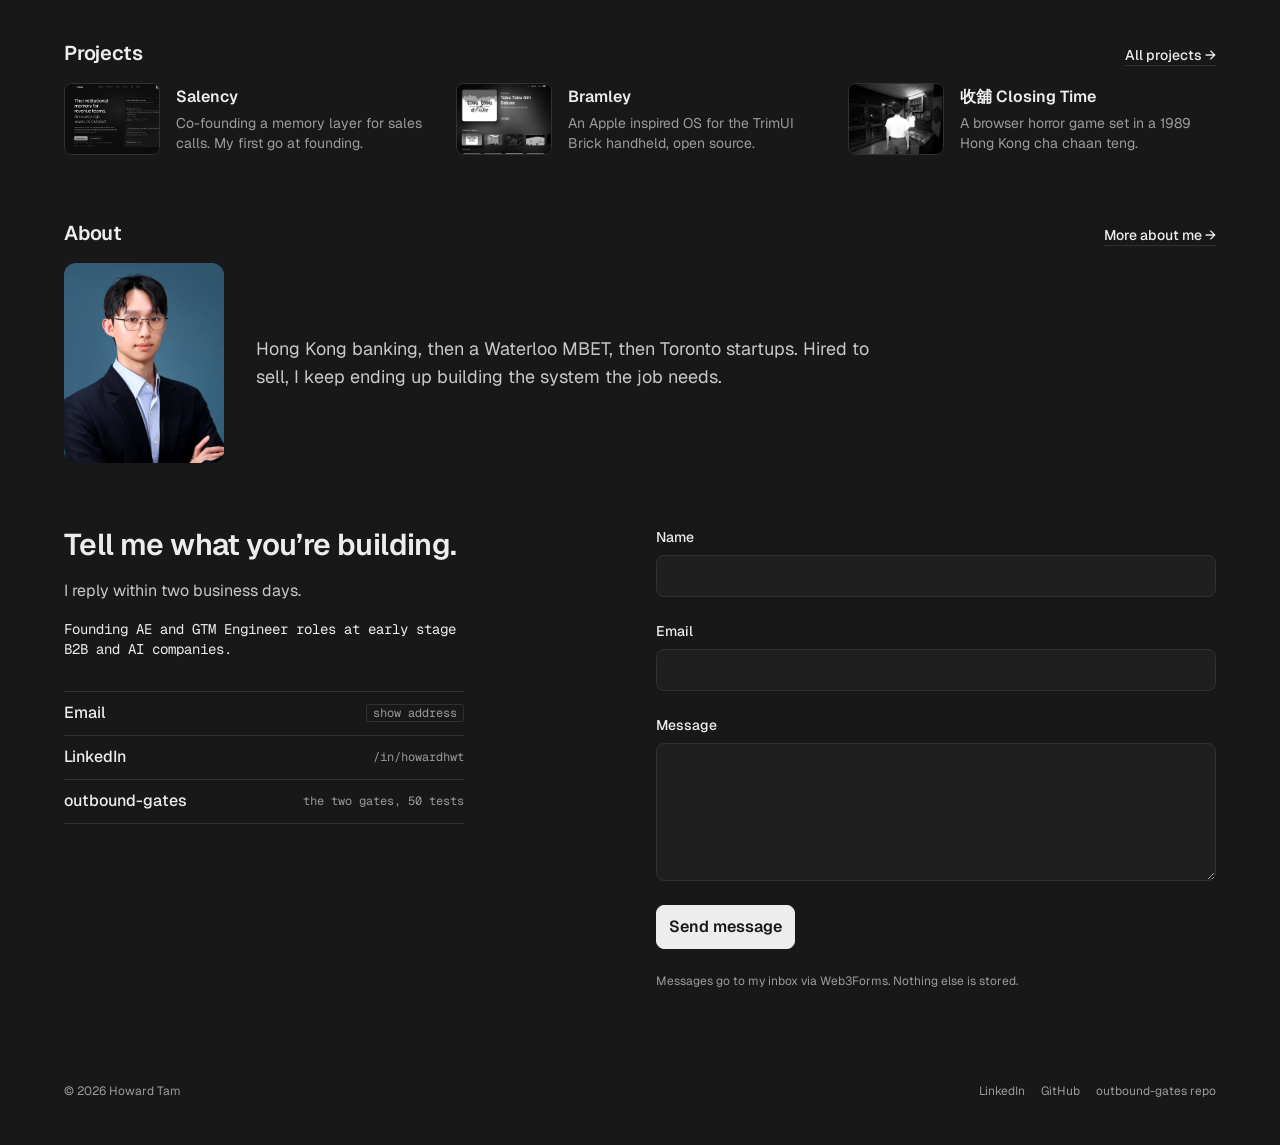
==== commit 5791a35d: "fix(home): contact rows wrap cleanly at 320px Channel names stay on one line, descriptors right-alig" ====
--- a/index.html
+++ b/index.html
@@ -21,7 +21,7 @@
   <link href="https://fonts.googleapis.com/css2?family=Geist:wght@400;500;600&family=Geist+Mono:wght@400;500&display=swap" rel="stylesheet">
   <!-- Hide scroll reveals only if motion.js actually runs -->
   <script>document.documentElement.classList.add('js');addEventListener('load',()=>{if(!window.siteMotion)document.documentElement.classList.remove('js')});</script>
-  <link rel="stylesheet" href="/style.css?v=cfdc8fde">
+  <link rel="stylesheet" href="/style.css?v=bc4b00c1">
   <script type="application/ld+json">
   {"@context":"https://schema.org","@type":"Person","name":"Howard Tam","url":"https://howardhwt.github.io/","jobTitle":"Founding Account Executive","address":{"@type":"PostalAddress","addressLocality":"Toronto","addressCountry":"CA"},"alumniOf":[{"@type":"CollegeOrUniversity","name":"University of Waterloo"},{"@type":"CollegeOrUniversity","name":"Lancaster University"}],"sameAs":["https://www.linkedin.com/in/howardhwt","https://github.com/howardhwt"]}
   </script>
--- a/style.css
+++ b/style.css
@@ -341,15 +341,15 @@
 /* Direct channels as instrument rows: name left, what it is right. */
 /* On phones the rows come before the form, so a visitor can tap before typing. */
 .reach { list-style: none; margin: 0 0 32px; padding: 0; border-bottom: 1px solid var(--line); }
-.reach li { display: flex; justify-content: space-between; align-items: center; gap: 16px; min-height: 44px; border-top: 1px solid var(--line); }
-.reach a { color: var(--text); font-weight: 500; text-decoration: none; text-underline-offset: 4px; }
+.reach li { display: flex; justify-content: space-between; align-items: center; gap: 16px; min-height: 44px; padding: 6px 0; border-top: 1px solid var(--line); }
+.reach a { color: var(--text); font-weight: 500; text-decoration: none; text-underline-offset: 4px; white-space: nowrap; }
 .reach a:hover { text-decoration: underline; }
 .reach a:focus-visible { outline: 2px solid var(--white); outline-offset: 4px; }
-.reach span { font-family: var(--mono); font-size: 12px; line-height: 16px; color: var(--muted); }
+.reach span { font-family: var(--mono); font-size: 12px; line-height: 16px; color: var(--muted); text-align: right; text-wrap: balance; }
 /* Email row: a tiny reveal tag (added by script), then the spelled-out address on its own line. */
 .reach .mail-row { flex-wrap: wrap; align-content: center; row-gap: 0; }
-.reach .addr { flex-basis: 100%; color: var(--text-2); }
-.reach .addr:not(:empty) { margin-top: 4px; padding-bottom: 12px; }
+.reach .addr { flex-basis: 100%; color: var(--text-2); text-align: left; }
+.reach .addr:not(:empty) { margin-top: 4px; padding-bottom: 6px; }
 .reach .addr-btn {
   position: relative;
   display: inline-block;
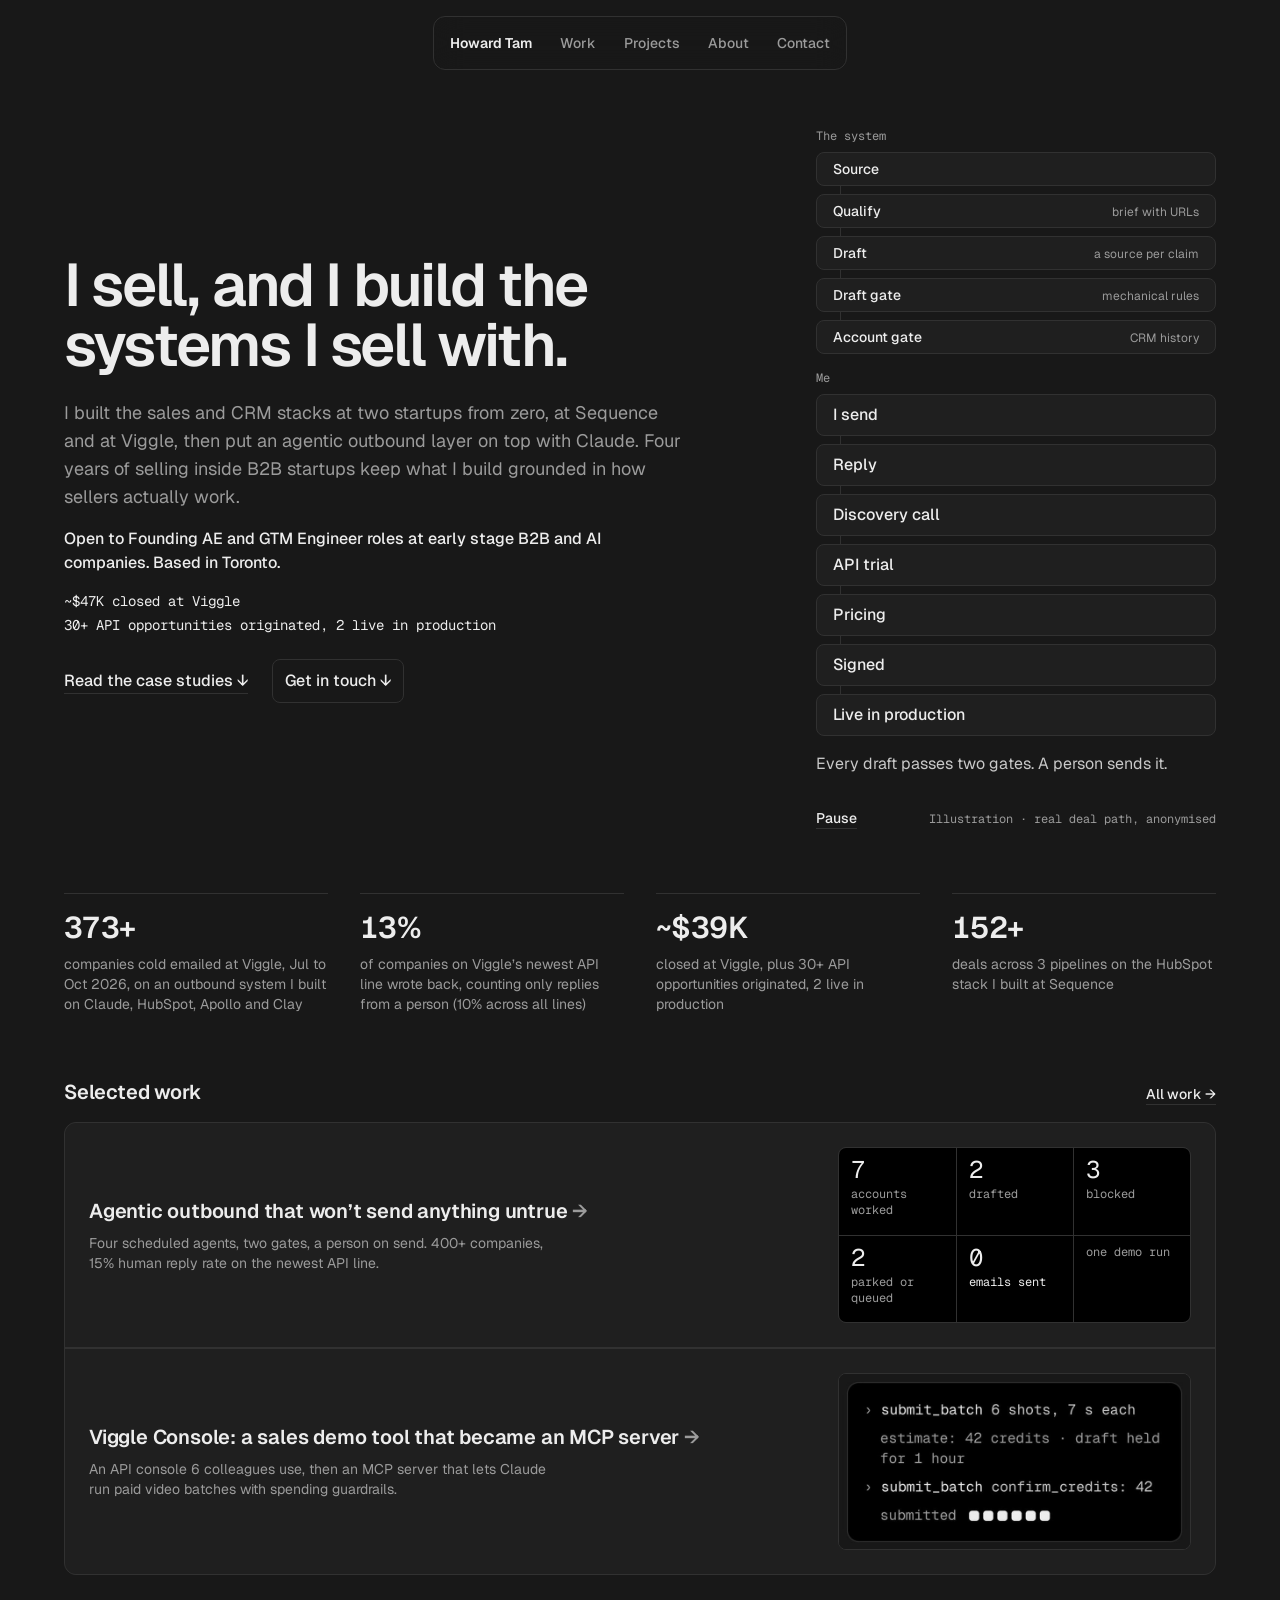
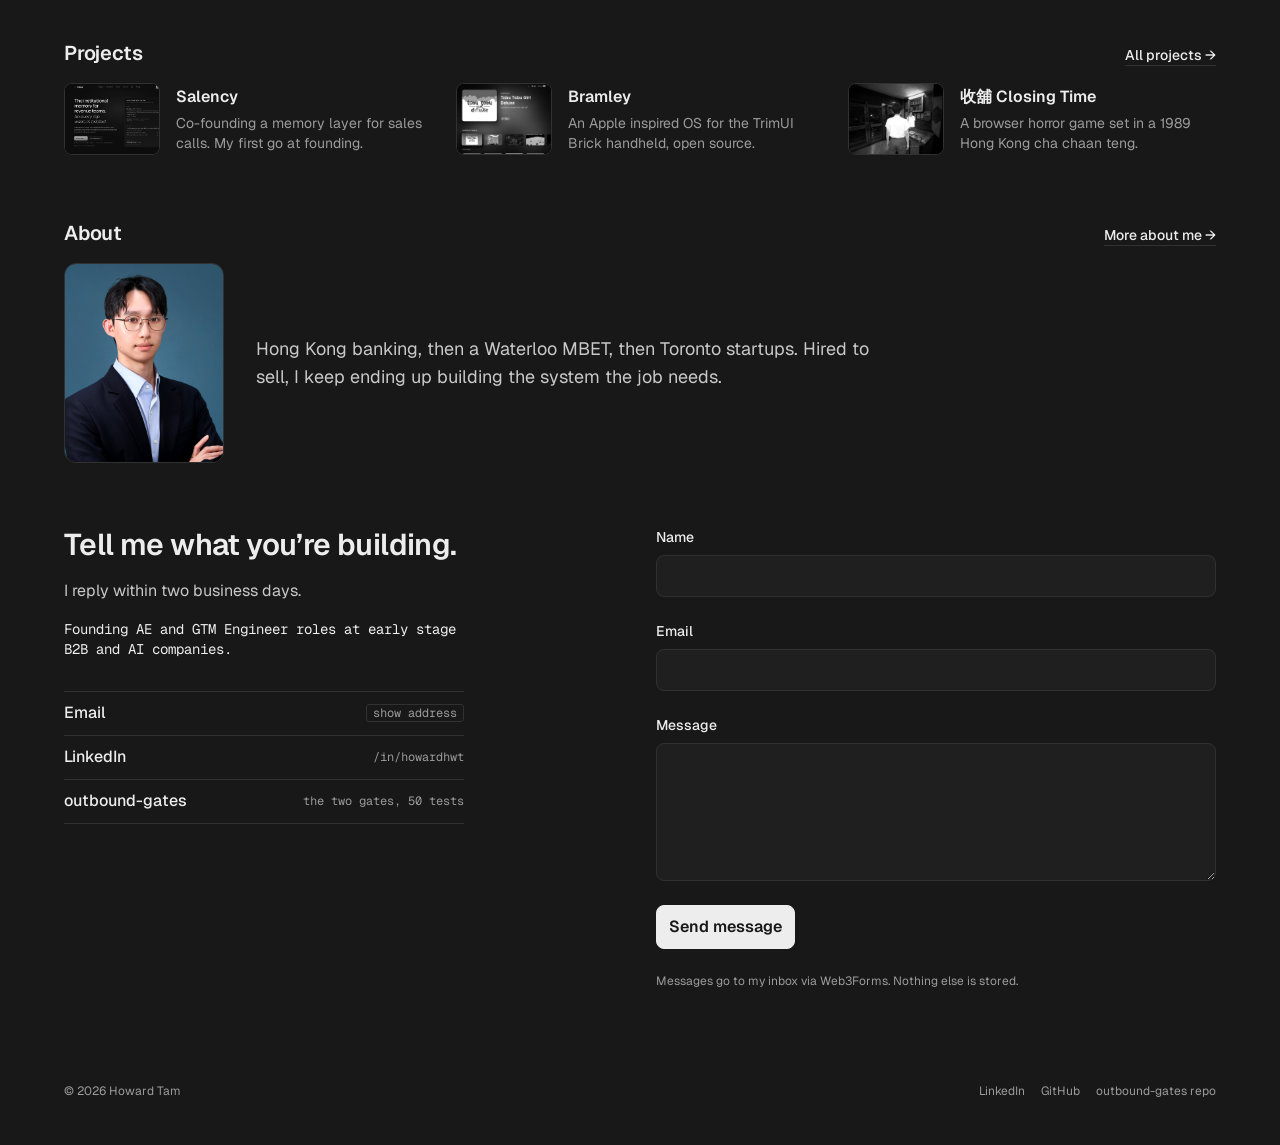
==== commit c787abbc: "style(site): hairline border on the About teaser and portrait photos Co-Authored-By: Claude Opus 5.5" ====
--- a/index.html
+++ b/index.html
@@ -21,7 +21,7 @@
   <link href="https://fonts.googleapis.com/css2?family=Geist:wght@400;500;600&family=Geist+Mono:wght@400;500&display=swap" rel="stylesheet">
   <!-- Hide scroll reveals only if motion.js actually runs -->
   <script>document.documentElement.classList.add('js');addEventListener('load',()=>{if(!window.siteMotion)document.documentElement.classList.remove('js')});</script>
-  <link rel="stylesheet" href="/style.css?v=bc4b00c1">
+  <link rel="stylesheet" href="/style.css?v=426f67ae">
   <script type="application/ld+json">
   {"@context":"https://schema.org","@type":"Person","name":"Howard Tam","url":"https://howardhwt.github.io/","jobTitle":"Founding Account Executive","address":{"@type":"PostalAddress","addressLocality":"Toronto","addressCountry":"CA"},"alumniOf":[{"@type":"CollegeOrUniversity","name":"University of Waterloo"},{"@type":"CollegeOrUniversity","name":"Lancaster University"}],"sameAs":["https://www.linkedin.com/in/howardhwt","https://github.com/howardhwt"]}
   </script>
--- a/style.css
+++ b/style.css
@@ -326,7 +326,7 @@
 .tile .d { align-self: start; font-size: 14px; line-height: 20px; color: var(--muted); }
 
 .me { display: grid; grid-template-columns: 96px minmax(0, 1fr); gap: 16px; align-items: center; }
-.me img { width: 100%; height: auto; aspect-ratio: 4 / 5; object-fit: cover; border-radius: 12px; }
+.me img { width: 100%; height: auto; aspect-ratio: 4 / 5; object-fit: cover; border-radius: 12px; border: 1px solid var(--line); }
 .me p { color: var(--text-2); text-wrap: pretty; max-width: var(--measure); }
 
 /* ---------- Contact form ---------- */
@@ -529,7 +529,7 @@
 .about h2 { font-size: 20px; line-height: 28px; font-weight: 600; color: var(--text); margin: 64px 0 16px; }
 .about h2:first-of-type { margin-top: 48px; }
 .about .next { margin-top: 48px; }
-.portrait img { width: 100%; max-width: 420px; height: auto; aspect-ratio: 4 / 5; object-fit: cover; border-radius: 16px; display: block; }
+.portrait img { width: 100%; max-width: 420px; height: auto; aspect-ratio: 4 / 5; object-fit: cover; border-radius: 16px; border: 1px solid var(--line); display: block; }
 .portrait img.photo-in { animation: photo-in 1.2s var(--e2) both; }
 .portrait figcaption { margin-top: 12px; font-family: var(--mono); font-size: 12px; line-height: 16px; color: var(--muted); }
 .timeline { list-style: none; display: grid; }
